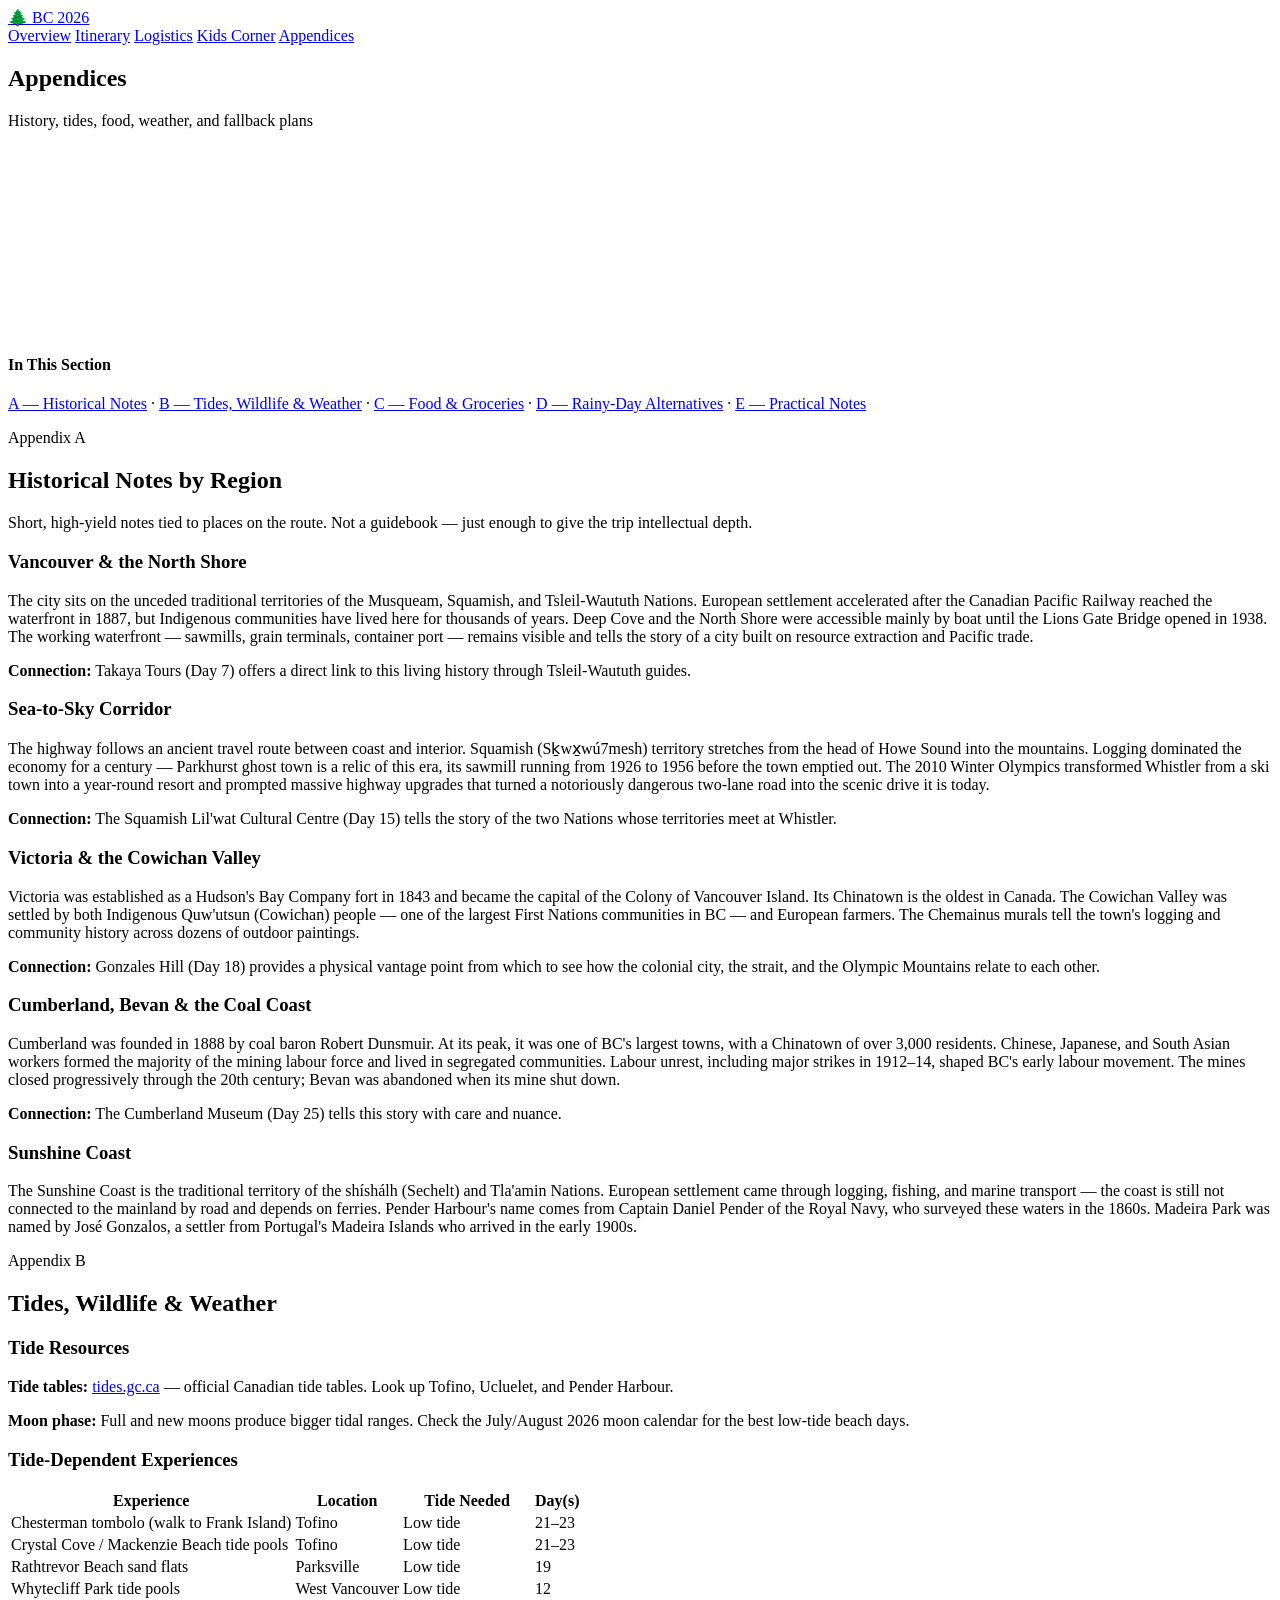
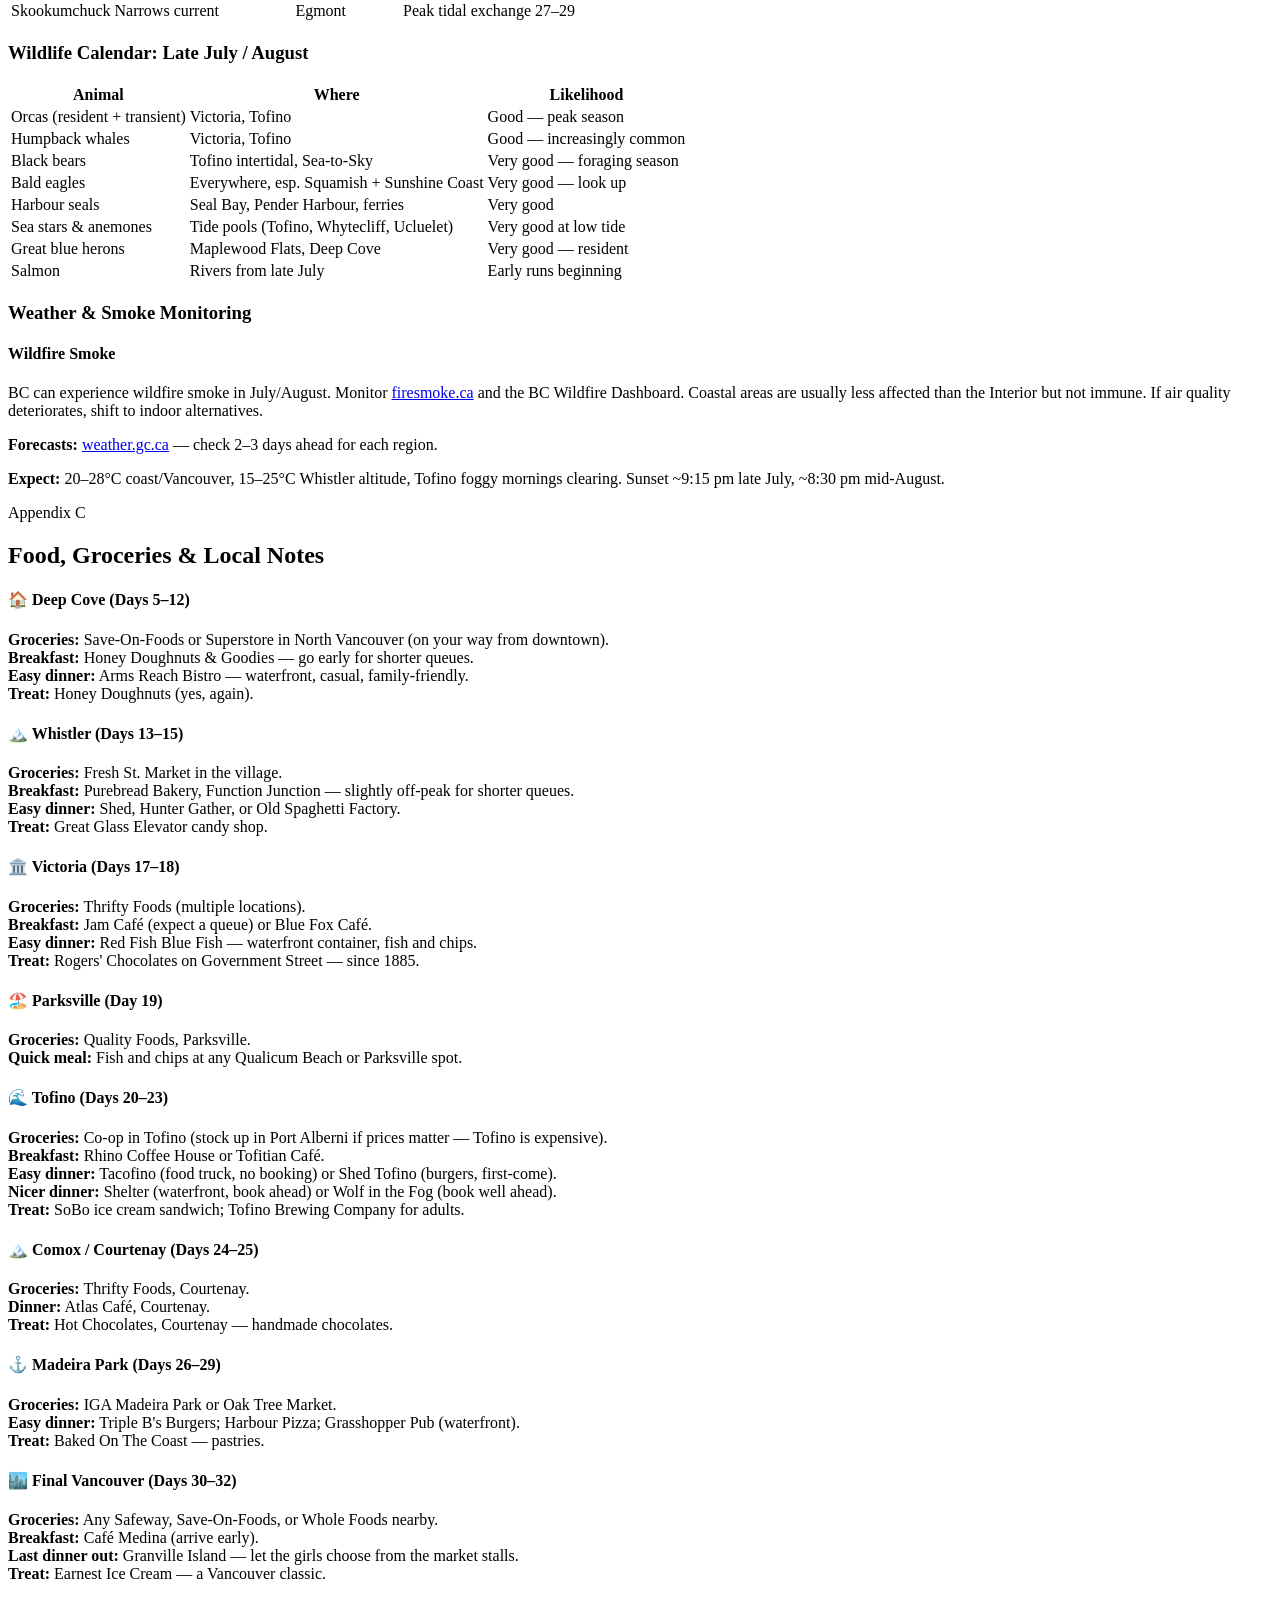
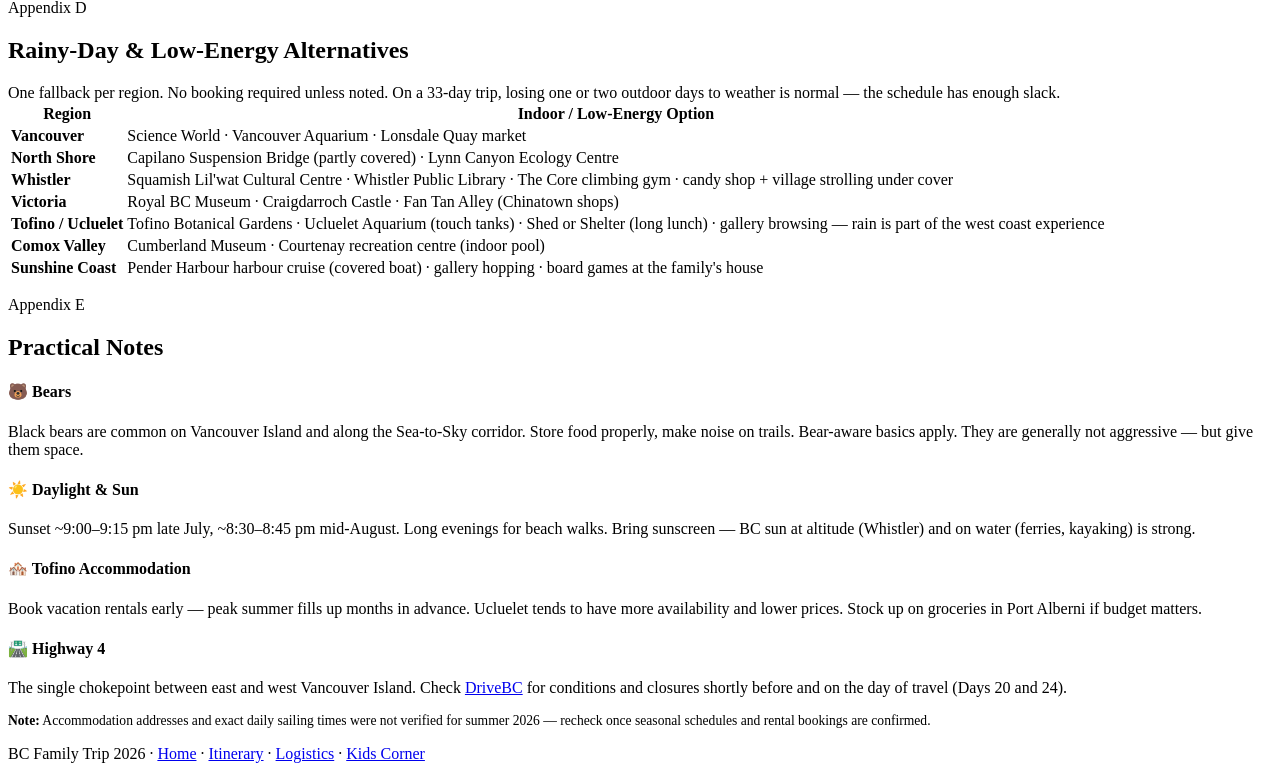
==== appendices.html @ 98fc7f41 "Add files via upload" ====
<!DOCTYPE html>
<html lang="en">
<head>
  <meta charset="UTF-8">
  <meta name="viewport" content="width=device-width, initial-scale=1.0">
  <title>Appendices — BC Family Trip 2026</title>
  <link rel="stylesheet" href="css/style.css">
</head>
<body>

<nav class="site-nav">
  <div class="nav-inner">
    <a href="index.html" class="nav-logo">🌲 BC 2026</a>
    <div class="nav-links">
      <a href="index.html">Overview</a>
      <a href="itinerary.html">Itinerary</a>
      <a href="logistics.html">Logistics</a>
      <a href="kids.html">Kids Corner</a>
      <a href="appendices.html">Appendices</a>
    </div>
  </div>
</nav>

<section class="hero" style="min-height: 30vh;">
  <div class="hero-bg" style="background-image: url('https://images.unsplash.com/photo-1448375240586-882707db888b?w=1600&q=80');"></div>
  <div class="hero-overlay"></div>
  <div class="hero-content">
    <h1>Appendices</h1>
    <p class="hero-subtitle">History, tides, food, weather, and fallback plans</p>
  </div>
</section>

<div class="container">

  <!-- TOC -->
  <div class="callout callout-ocean" style="margin-bottom: var(--space-2xl);">
    <h4>In This Section</h4>
    <p><a href="#history">A — Historical Notes</a> · <a href="#tides">B — Tides, Wildlife & Weather</a> · <a href="#food">C — Food & Groceries</a> · <a href="#contingency">D — Rainy-Day Alternatives</a> · <a href="#practical">E — Practical Notes</a></p>
  </div>

  <!-- APPENDIX A: HISTORY -->
  <section class="section" id="history">
    <p class="section-label">Appendix A</p>
    <h2>Historical Notes by Region</h2>
    <div class="section-divider"></div>
    <p style="color: var(--ink-light); margin-bottom: var(--space-xl);">Short, high-yield notes tied to places on the route. Not a guidebook — just enough to give the trip intellectual depth.</p>

    <div class="day-entry light" style="margin-bottom: var(--space-lg);">
      <h3>Vancouver & the North Shore</h3>
      <p class="day-desc">The city sits on the unceded traditional territories of the Musqueam, Squamish, and Tsleil-Waututh Nations. European settlement accelerated after the Canadian Pacific Railway reached the waterfront in 1887, but Indigenous communities have lived here for thousands of years. Deep Cove and the North Shore were accessible mainly by boat until the Lions Gate Bridge opened in 1938. The working waterfront — sawmills, grain terminals, container port — remains visible and tells the story of a city built on resource extraction and Pacific trade.</p>
      <p class="day-desc"><strong>Connection:</strong> Takaya Tours (Day 7) offers a direct link to this living history through Tsleil-Waututh guides.</p>
    </div>

    <div class="day-entry light" style="margin-bottom: var(--space-lg);">
      <h3>Sea-to-Sky Corridor</h3>
      <p class="day-desc">The highway follows an ancient travel route between coast and interior. Squamish (Sḵwx̱wú7mesh) territory stretches from the head of Howe Sound into the mountains. Logging dominated the economy for a century — Parkhurst ghost town is a relic of this era, its sawmill running from 1926 to 1956 before the town emptied out. The 2010 Winter Olympics transformed Whistler from a ski town into a year-round resort and prompted massive highway upgrades that turned a notoriously dangerous two-lane road into the scenic drive it is today.</p>
      <p class="day-desc"><strong>Connection:</strong> The Squamish Lil'wat Cultural Centre (Day 15) tells the story of the two Nations whose territories meet at Whistler.</p>
    </div>

    <div class="day-entry light" style="margin-bottom: var(--space-lg);">
      <h3>Victoria & the Cowichan Valley</h3>
      <p class="day-desc">Victoria was established as a Hudson's Bay Company fort in 1843 and became the capital of the Colony of Vancouver Island. Its Chinatown is the oldest in Canada. The Cowichan Valley was settled by both Indigenous Quw'utsun (Cowichan) people — one of the largest First Nations communities in BC — and European farmers. The Chemainus murals tell the town's logging and community history across dozens of outdoor paintings.</p>
      <p class="day-desc"><strong>Connection:</strong> Gonzales Hill (Day 18) provides a physical vantage point from which to see how the colonial city, the strait, and the Olympic Mountains relate to each other.</p>
    </div>

    <div class="day-entry light" style="margin-bottom: var(--space-lg);">
      <h3>Cumberland, Bevan & the Coal Coast</h3>
      <p class="day-desc">Cumberland was founded in 1888 by coal baron Robert Dunsmuir. At its peak, it was one of BC's largest towns, with a Chinatown of over 3,000 residents. Chinese, Japanese, and South Asian workers formed the majority of the mining labour force and lived in segregated communities. Labour unrest, including major strikes in 1912–14, shaped BC's early labour movement. The mines closed progressively through the 20th century; Bevan was abandoned when its mine shut down.</p>
      <p class="day-desc"><strong>Connection:</strong> The Cumberland Museum (Day 25) tells this story with care and nuance.</p>
    </div>

    <div class="day-entry light" style="margin-bottom: var(--space-lg);">
      <h3>Sunshine Coast</h3>
      <p class="day-desc">The Sunshine Coast is the traditional territory of the shíshálh (Sechelt) and Tla'amin Nations. European settlement came through logging, fishing, and marine transport — the coast is still not connected to the mainland by road and depends on ferries. Pender Harbour's name comes from Captain Daniel Pender of the Royal Navy, who surveyed these waters in the 1860s. Madeira Park was named by José Gonzalos, a settler from Portugal's Madeira Islands who arrived in the early 1900s.</p>
    </div>
  </section>

  <!-- APPENDIX B: TIDES, WILDLIFE, WEATHER -->
  <section class="section" id="tides">
    <p class="section-label">Appendix B</p>
    <h2>Tides, Wildlife & Weather</h2>
    <div class="section-divider"></div>

    <h3>Tide Resources</h3>
    <p><strong>Tide tables:</strong> <a href="https://www.tides.gc.ca">tides.gc.ca</a> — official Canadian tide tables. Look up Tofino, Ucluelet, and Pender Harbour.</p>
    <p><strong>Moon phase:</strong> Full and new moons produce bigger tidal ranges. Check the July/August 2026 moon calendar for the best low-tide beach days.</p>

    <h3>Tide-Dependent Experiences</h3>
    <div class="table-wrap">
      <table>
        <thead><tr><th>Experience</th><th>Location</th><th>Tide Needed</th><th>Day(s)</th></tr></thead>
        <tbody>
          <tr><td>Chesterman tombolo (walk to Frank Island)</td><td>Tofino</td><td>Low tide</td><td>21–23</td></tr>
          <tr><td>Crystal Cove / Mackenzie Beach tide pools</td><td>Tofino</td><td>Low tide</td><td>21–23</td></tr>
          <tr><td>Rathtrevor Beach sand flats</td><td>Parksville</td><td>Low tide</td><td>19</td></tr>
          <tr><td>Whytecliff Park tide pools</td><td>West Vancouver</td><td>Low tide</td><td>12</td></tr>
          <tr><td>Skookumchuck Narrows current</td><td>Egmont</td><td>Peak tidal exchange</td><td>27–29</td></tr>
        </tbody>
      </table>
    </div>

    <h3>Wildlife Calendar: Late July / August</h3>
    <div class="table-wrap">
      <table>
        <thead><tr><th>Animal</th><th>Where</th><th>Likelihood</th></tr></thead>
        <tbody>
          <tr><td>Orcas (resident + transient)</td><td>Victoria, Tofino</td><td>Good — peak season</td></tr>
          <tr><td>Humpback whales</td><td>Victoria, Tofino</td><td>Good — increasingly common</td></tr>
          <tr><td>Black bears</td><td>Tofino intertidal, Sea-to-Sky</td><td>Very good — foraging season</td></tr>
          <tr><td>Bald eagles</td><td>Everywhere, esp. Squamish + Sunshine Coast</td><td>Very good — look up</td></tr>
          <tr><td>Harbour seals</td><td>Seal Bay, Pender Harbour, ferries</td><td>Very good</td></tr>
          <tr><td>Sea stars & anemones</td><td>Tide pools (Tofino, Whytecliff, Ucluelet)</td><td>Very good at low tide</td></tr>
          <tr><td>Great blue herons</td><td>Maplewood Flats, Deep Cove</td><td>Very good — resident</td></tr>
          <tr><td>Salmon</td><td>Rivers from late July</td><td>Early runs beginning</td></tr>
        </tbody>
      </table>
    </div>

    <h3>Weather & Smoke Monitoring</h3>
    <div class="callout callout-warning">
      <h4>Wildfire Smoke</h4>
      <p>BC can experience wildfire smoke in July/August. Monitor <a href="https://firesmoke.ca">firesmoke.ca</a> and the BC Wildfire Dashboard. Coastal areas are usually less affected than the Interior but not immune. If air quality deteriorates, shift to indoor alternatives.</p>
    </div>
    <p><strong>Forecasts:</strong> <a href="https://weather.gc.ca">weather.gc.ca</a> — check 2–3 days ahead for each region.</p>
    <p><strong>Expect:</strong> 20–28°C coast/Vancouver, 15–25°C Whistler altitude, Tofino foggy mornings clearing. Sunset ~9:15 pm late July, ~8:30 pm mid-August.</p>
  </section>

  <!-- APPENDIX C: FOOD -->
  <section class="section" id="food">
    <p class="section-label">Appendix C</p>
    <h2>Food, Groceries & Local Notes</h2>
    <div class="section-divider"></div>

    <div class="day-entry light" style="margin-bottom: var(--space-md);">
      <h4>🏠 Deep Cove (Days 5–12)</h4>
      <p class="day-desc"><strong>Groceries:</strong> Save-On-Foods or Superstore in North Vancouver (on your way from downtown).<br><strong>Breakfast:</strong> Honey Doughnuts & Goodies — go early for shorter queues.<br><strong>Easy dinner:</strong> Arms Reach Bistro — waterfront, casual, family-friendly.<br><strong>Treat:</strong> Honey Doughnuts (yes, again).</p>
    </div>

    <div class="day-entry light" style="margin-bottom: var(--space-md);">
      <h4>🏔️ Whistler (Days 13–15)</h4>
      <p class="day-desc"><strong>Groceries:</strong> Fresh St. Market in the village.<br><strong>Breakfast:</strong> Purebread Bakery, Function Junction — slightly off-peak for shorter queues.<br><strong>Easy dinner:</strong> Shed, Hunter Gather, or Old Spaghetti Factory.<br><strong>Treat:</strong> Great Glass Elevator candy shop.</p>
    </div>

    <div class="day-entry light" style="margin-bottom: var(--space-md);">
      <h4>🏛️ Victoria (Days 17–18)</h4>
      <p class="day-desc"><strong>Groceries:</strong> Thrifty Foods (multiple locations).<br><strong>Breakfast:</strong> Jam Café (expect a queue) or Blue Fox Café.<br><strong>Easy dinner:</strong> Red Fish Blue Fish — waterfront container, fish and chips.<br><strong>Treat:</strong> Rogers' Chocolates on Government Street — since 1885.</p>
    </div>

    <div class="day-entry light" style="margin-bottom: var(--space-md);">
      <h4>🏖️ Parksville (Day 19)</h4>
      <p class="day-desc"><strong>Groceries:</strong> Quality Foods, Parksville.<br><strong>Quick meal:</strong> Fish and chips at any Qualicum Beach or Parksville spot.</p>
    </div>

    <div class="day-entry light" style="margin-bottom: var(--space-md);">
      <h4>🌊 Tofino (Days 20–23)</h4>
      <p class="day-desc"><strong>Groceries:</strong> Co-op in Tofino (stock up in Port Alberni if prices matter — Tofino is expensive).<br><strong>Breakfast:</strong> Rhino Coffee House or Tofitian Café.<br><strong>Easy dinner:</strong> Tacofino (food truck, no booking) or Shed Tofino (burgers, first-come).<br><strong>Nicer dinner:</strong> Shelter (waterfront, book ahead) or Wolf in the Fog (book well ahead).<br><strong>Treat:</strong> SoBo ice cream sandwich; Tofino Brewing Company for adults.</p>
    </div>

    <div class="day-entry light" style="margin-bottom: var(--space-md);">
      <h4>🏔️ Comox / Courtenay (Days 24–25)</h4>
      <p class="day-desc"><strong>Groceries:</strong> Thrifty Foods, Courtenay.<br><strong>Dinner:</strong> Atlas Café, Courtenay.<br><strong>Treat:</strong> Hot Chocolates, Courtenay — handmade chocolates.</p>
    </div>

    <div class="day-entry light" style="margin-bottom: var(--space-md);">
      <h4>⚓ Madeira Park (Days 26–29)</h4>
      <p class="day-desc"><strong>Groceries:</strong> IGA Madeira Park or Oak Tree Market.<br><strong>Easy dinner:</strong> Triple B's Burgers; Harbour Pizza; Grasshopper Pub (waterfront).<br><strong>Treat:</strong> Baked On The Coast — pastries.</p>
    </div>

    <div class="day-entry light" style="margin-bottom: var(--space-md);">
      <h4>🏙️ Final Vancouver (Days 30–32)</h4>
      <p class="day-desc"><strong>Groceries:</strong> Any Safeway, Save-On-Foods, or Whole Foods nearby.<br><strong>Breakfast:</strong> Café Medina (arrive early).<br><strong>Last dinner out:</strong> Granville Island — let the girls choose from the market stalls.<br><strong>Treat:</strong> Earnest Ice Cream — a Vancouver classic.</p>
    </div>
  </section>

  <!-- APPENDIX D: CONTINGENCY -->
  <section class="section" id="contingency">
    <p class="section-label">Appendix D</p>
    <h2>Rainy-Day & Low-Energy Alternatives</h2>
    <div class="section-divider"></div>
    <p style="margin-bottom: var(--space-lg); color: var(--ink-light);">One fallback per region. No booking required unless noted. On a 33-day trip, losing one or two outdoor days to weather is normal — the schedule has enough slack.</p>

    <div class="table-wrap">
      <table>
        <thead><tr><th>Region</th><th>Indoor / Low-Energy Option</th></tr></thead>
        <tbody>
          <tr><td><strong>Vancouver</strong></td><td>Science World · Vancouver Aquarium · Lonsdale Quay market</td></tr>
          <tr><td><strong>North Shore</strong></td><td>Capilano Suspension Bridge (partly covered) · Lynn Canyon Ecology Centre</td></tr>
          <tr><td><strong>Whistler</strong></td><td>Squamish Lil'wat Cultural Centre · Whistler Public Library · The Core climbing gym · candy shop + village strolling under cover</td></tr>
          <tr><td><strong>Victoria</strong></td><td>Royal BC Museum · Craigdarroch Castle · Fan Tan Alley (Chinatown shops)</td></tr>
          <tr><td><strong>Tofino / Ucluelet</strong></td><td>Tofino Botanical Gardens · Ucluelet Aquarium (touch tanks) · Shed or Shelter (long lunch) · gallery browsing — rain is part of the west coast experience</td></tr>
          <tr><td><strong>Comox Valley</strong></td><td>Cumberland Museum · Courtenay recreation centre (indoor pool)</td></tr>
          <tr><td><strong>Sunshine Coast</strong></td><td>Pender Harbour harbour cruise (covered boat) · gallery hopping · board games at the family's house</td></tr>
        </tbody>
      </table>
    </div>
  </section>

  <!-- APPENDIX E: PRACTICAL -->
  <section class="section" id="practical">
    <p class="section-label">Appendix E</p>
    <h2>Practical Notes</h2>
    <div class="section-divider"></div>

    <div class="callout callout-forest">
      <h4>🐻 Bears</h4>
      <p>Black bears are common on Vancouver Island and along the Sea-to-Sky corridor. Store food properly, make noise on trails. Bear-aware basics apply. They are generally not aggressive — but give them space.</p>
    </div>

    <div class="callout callout-ocean">
      <h4>☀️ Daylight & Sun</h4>
      <p>Sunset ~9:00–9:15 pm late July, ~8:30–8:45 pm mid-August. Long evenings for beach walks. Bring sunscreen — BC sun at altitude (Whistler) and on water (ferries, kayaking) is strong.</p>
    </div>

    <div class="callout callout-sunset">
      <h4>🏘️ Tofino Accommodation</h4>
      <p>Book vacation rentals early — peak summer fills up months in advance. Ucluelet tends to have more availability and lower prices. Stock up on groceries in Port Alberni if budget matters.</p>
    </div>

    <div class="callout callout-ocean">
      <h4>🛣️ Highway 4</h4>
      <p>The single chokepoint between east and west Vancouver Island. Check <a href="https://www.drivebc.ca">DriveBC</a> for conditions and closures shortly before and on the day of travel (Days 20 and 24).</p>
    </div>

    <p style="margin-top: var(--space-xl); color: var(--ink-faint); font-size: 0.85rem;"><strong>Note:</strong> Accommodation addresses and exact daily sailing times were not verified for summer 2026 — recheck once seasonal schedules and rental bookings are confirmed.</p>
  </section>

</div>

<footer class="site-footer">
  <p>BC Family Trip 2026 · <a href="index.html">Home</a> · <a href="itinerary.html">Itinerary</a> · <a href="logistics.html">Logistics</a> · <a href="kids.html">Kids Corner</a></p>
</footer>

<script src="js/main.js"></script>
</body>
</html>
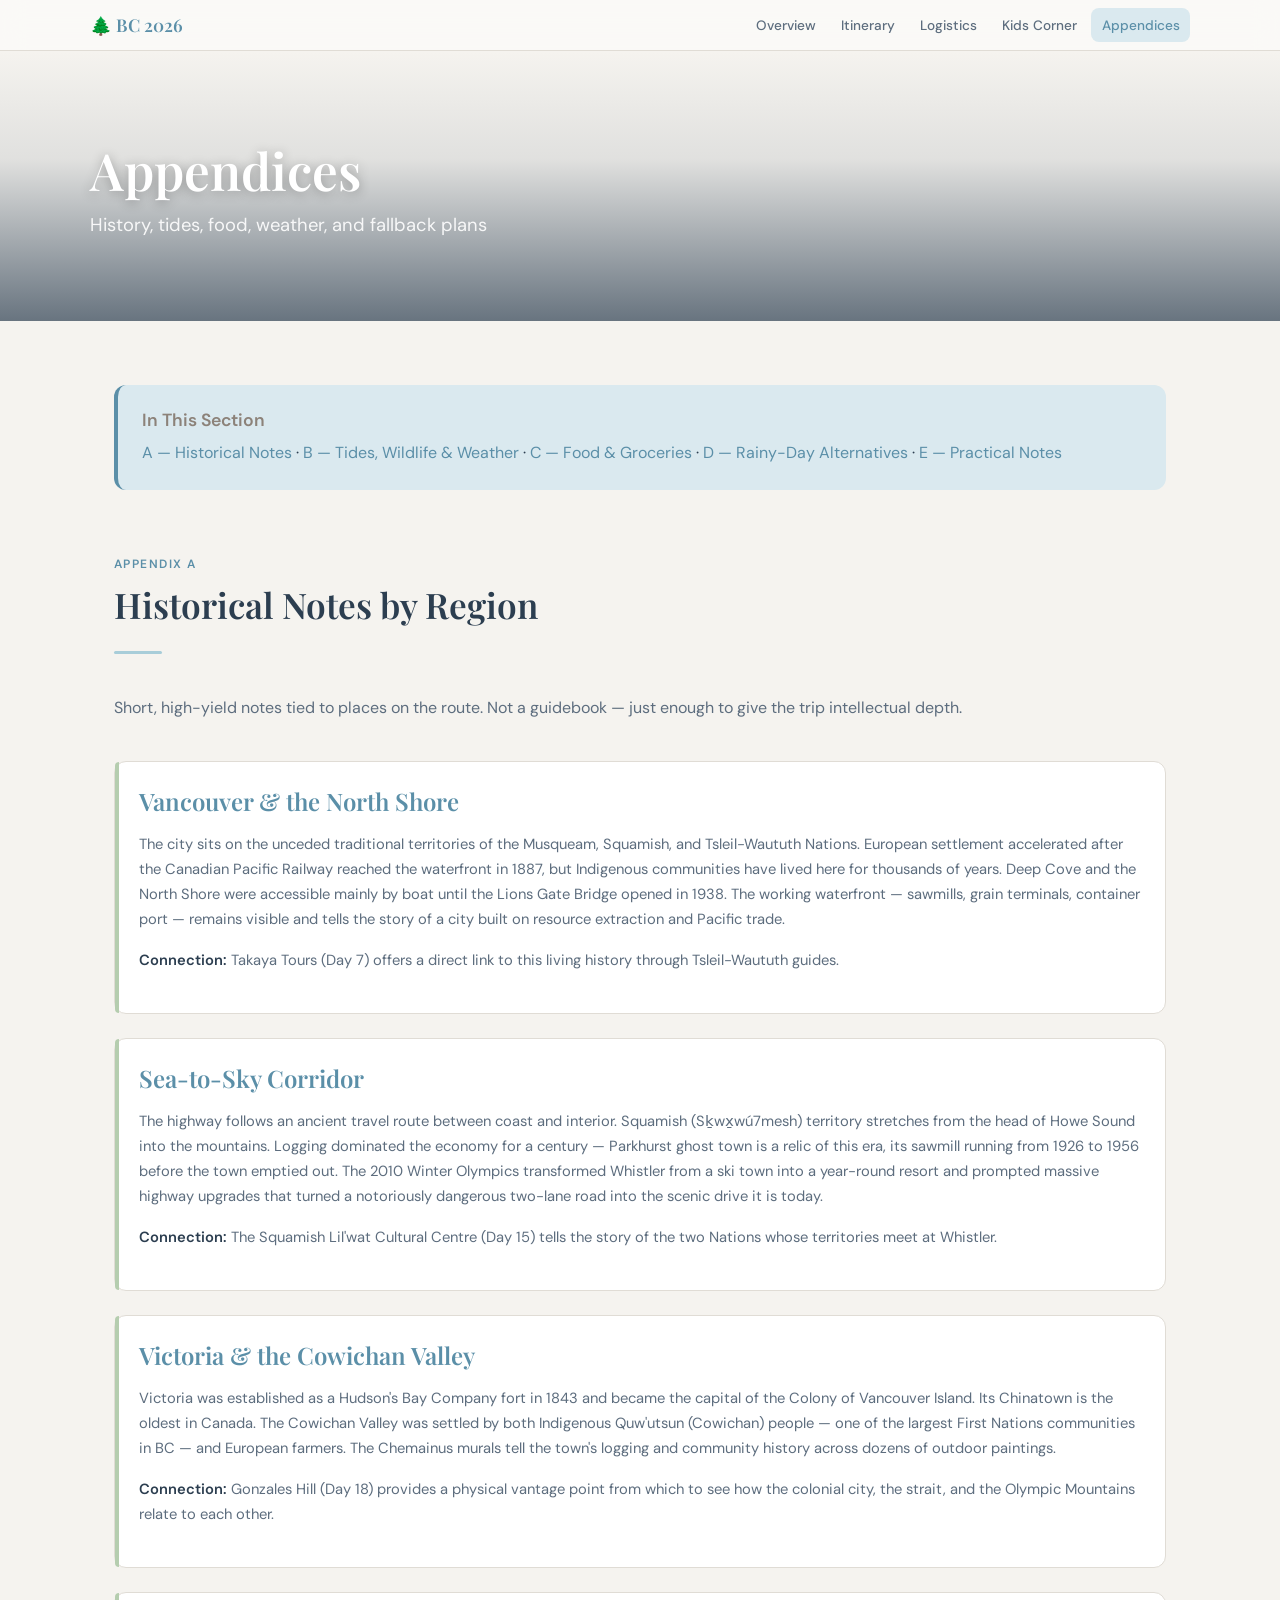
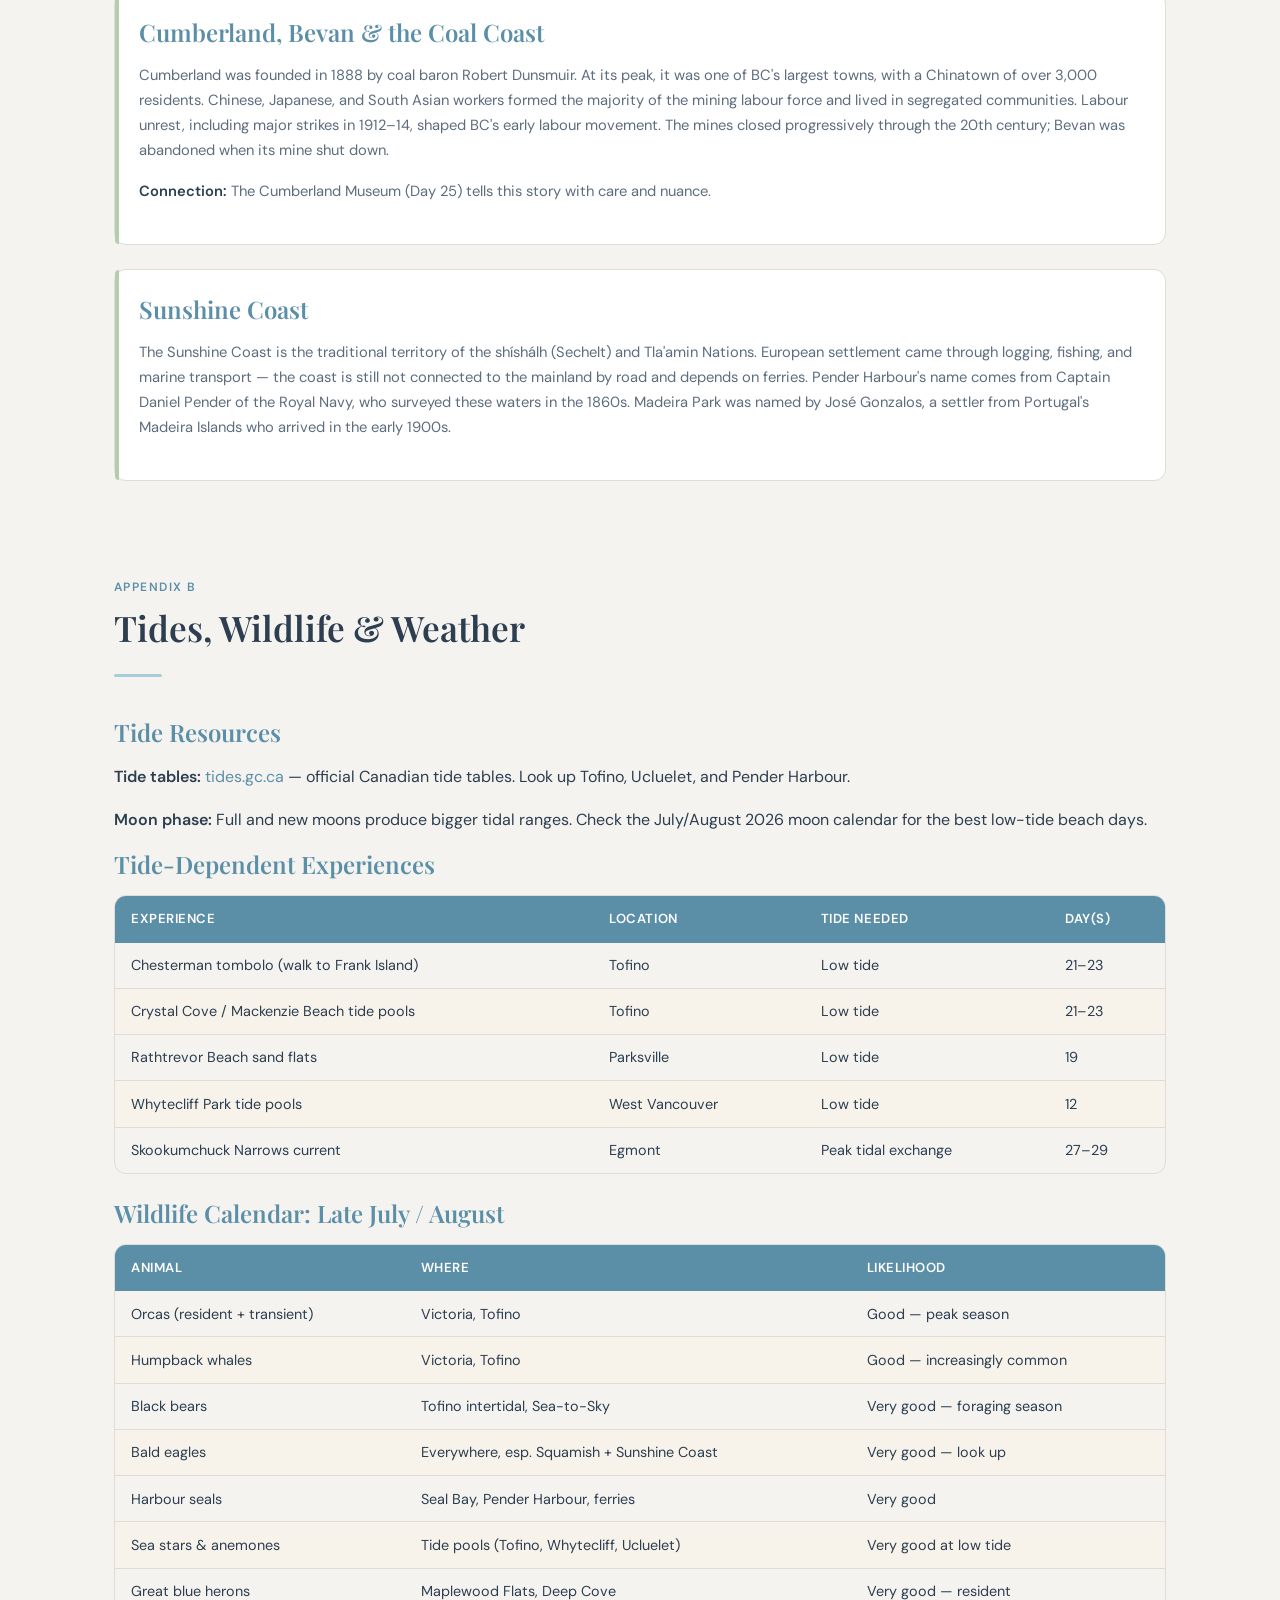
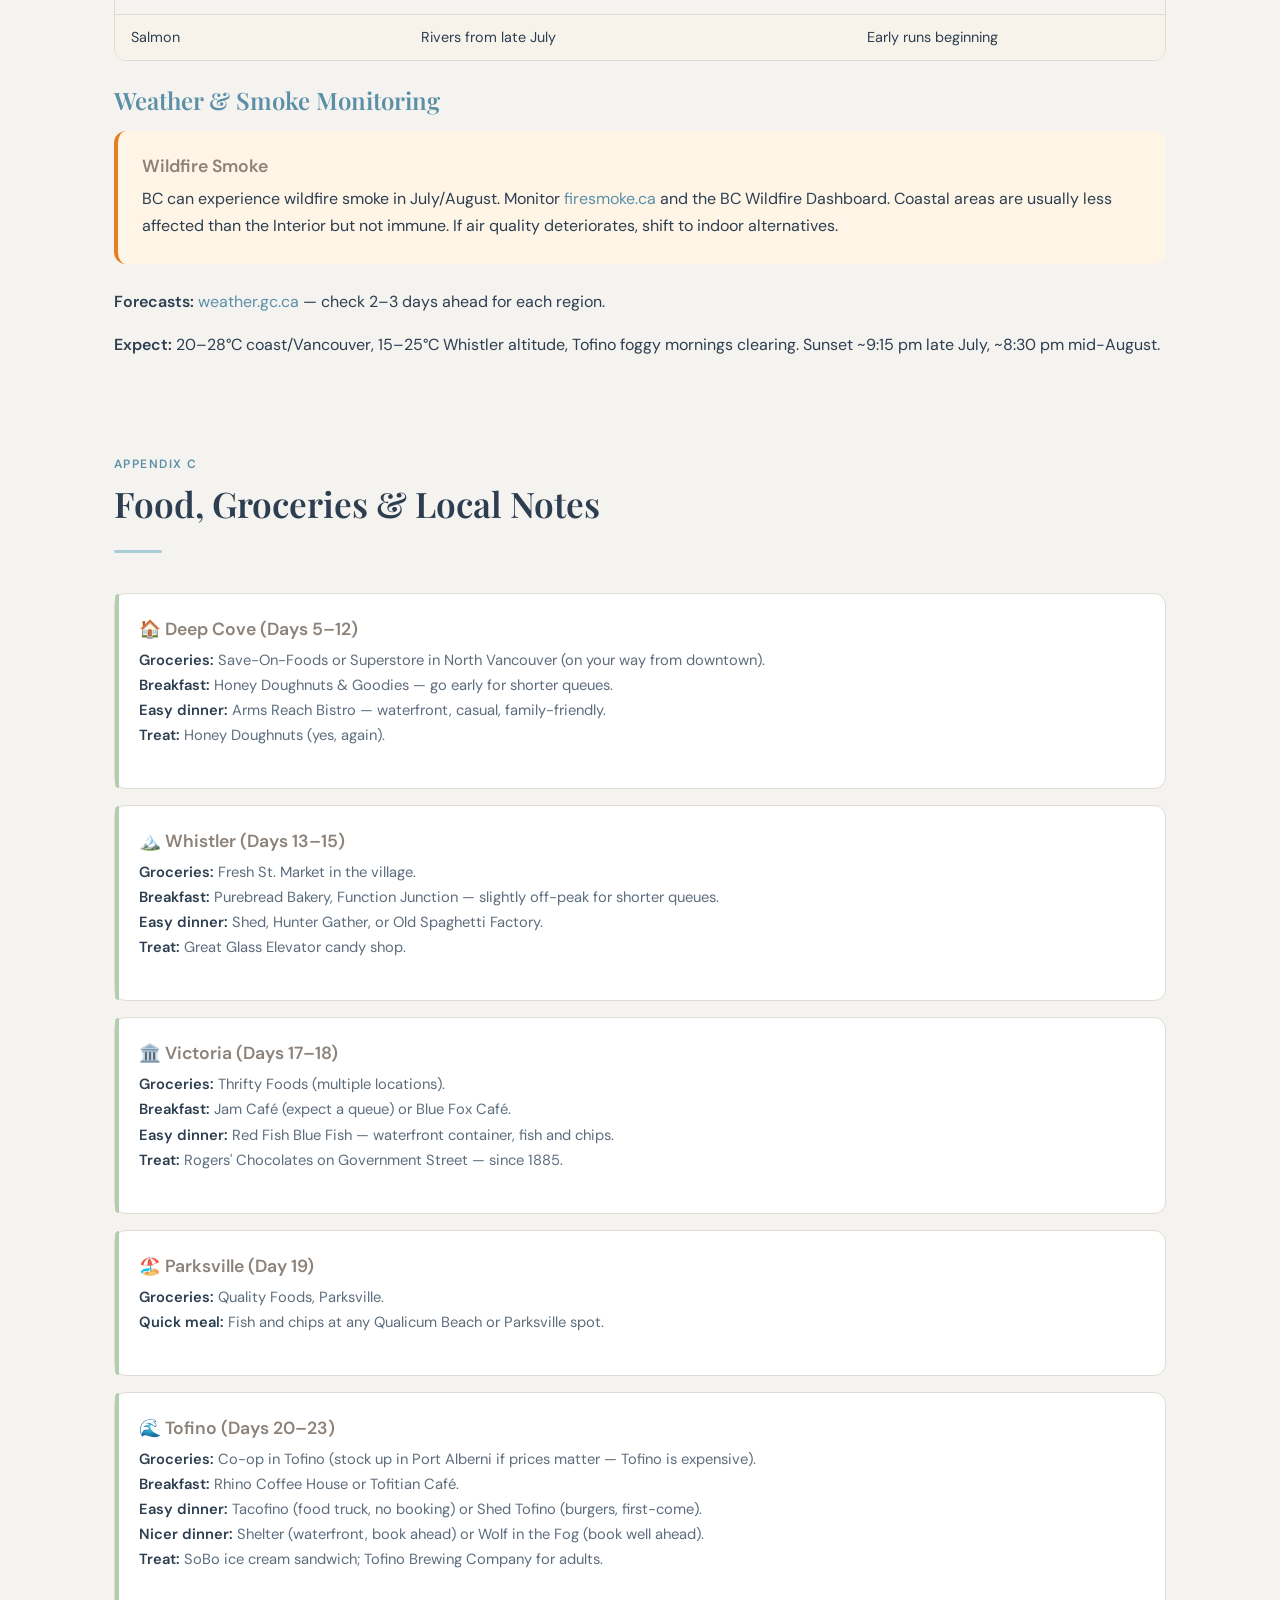
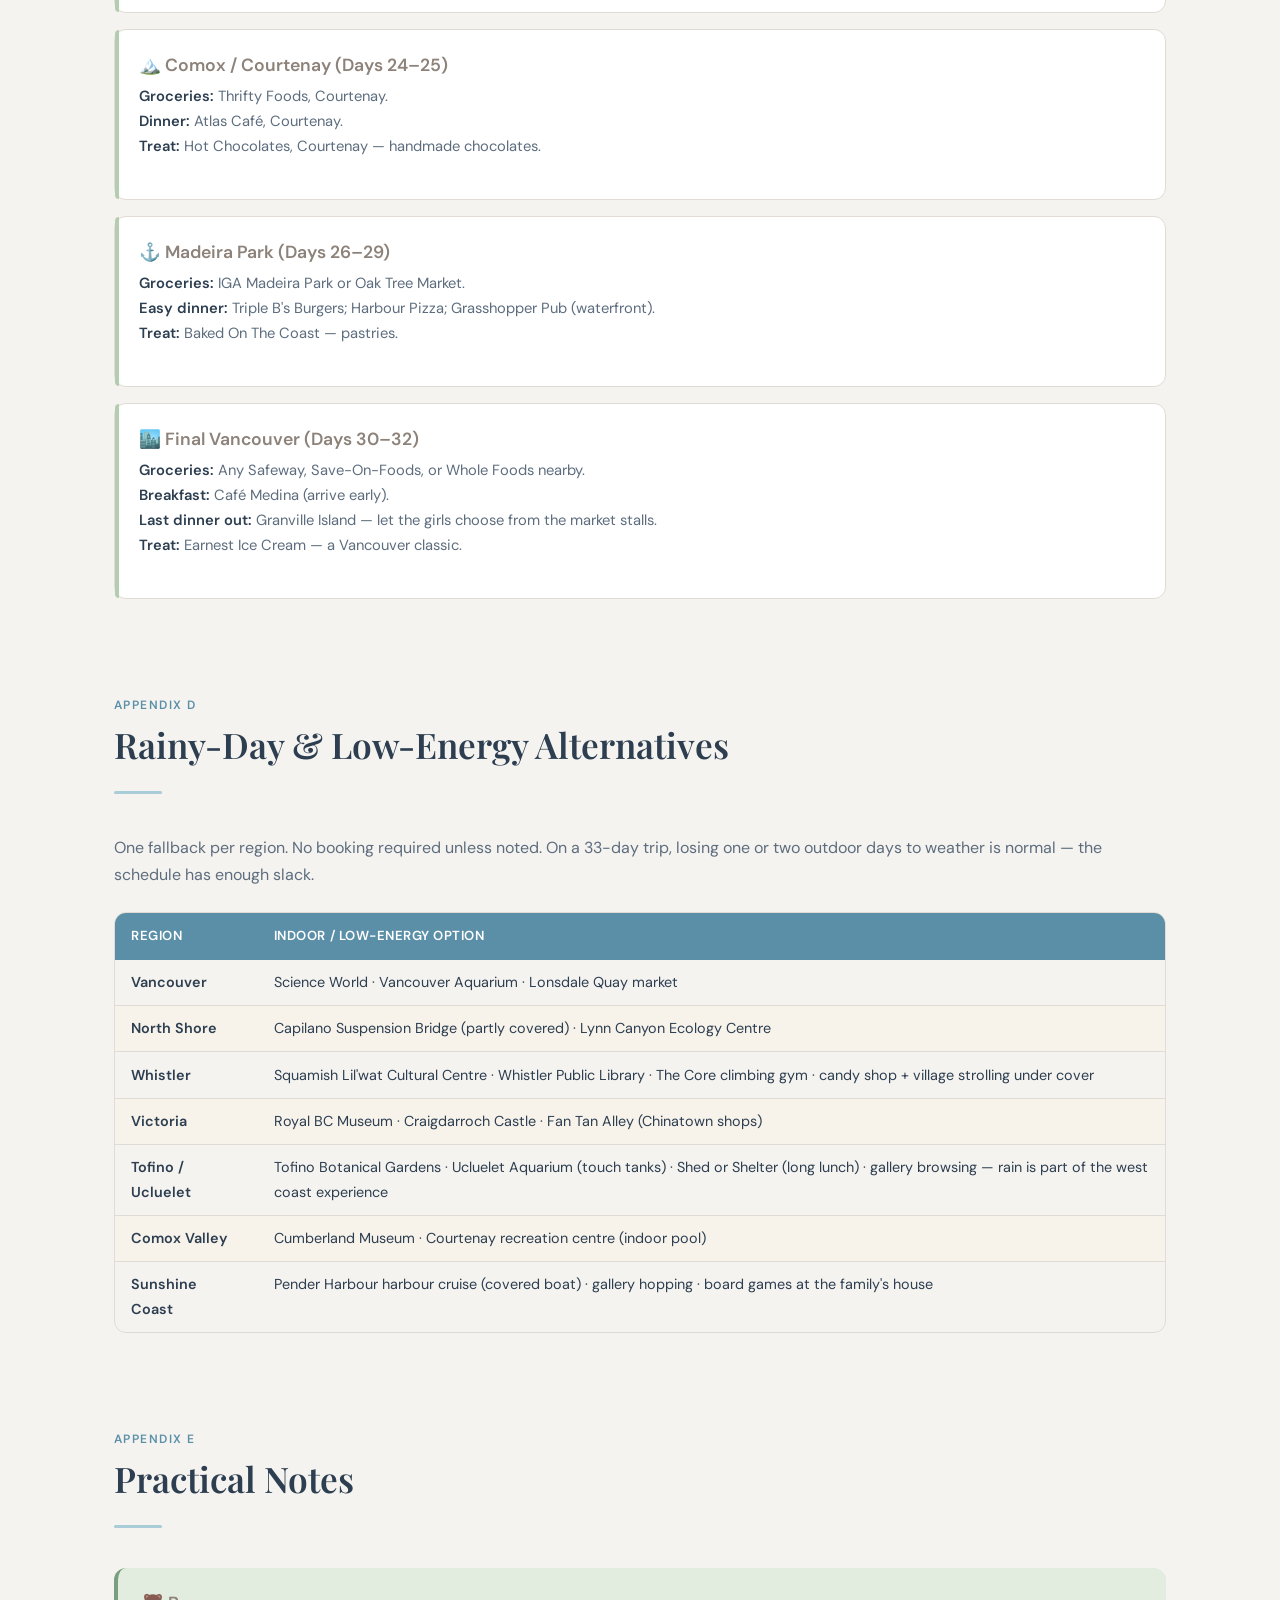
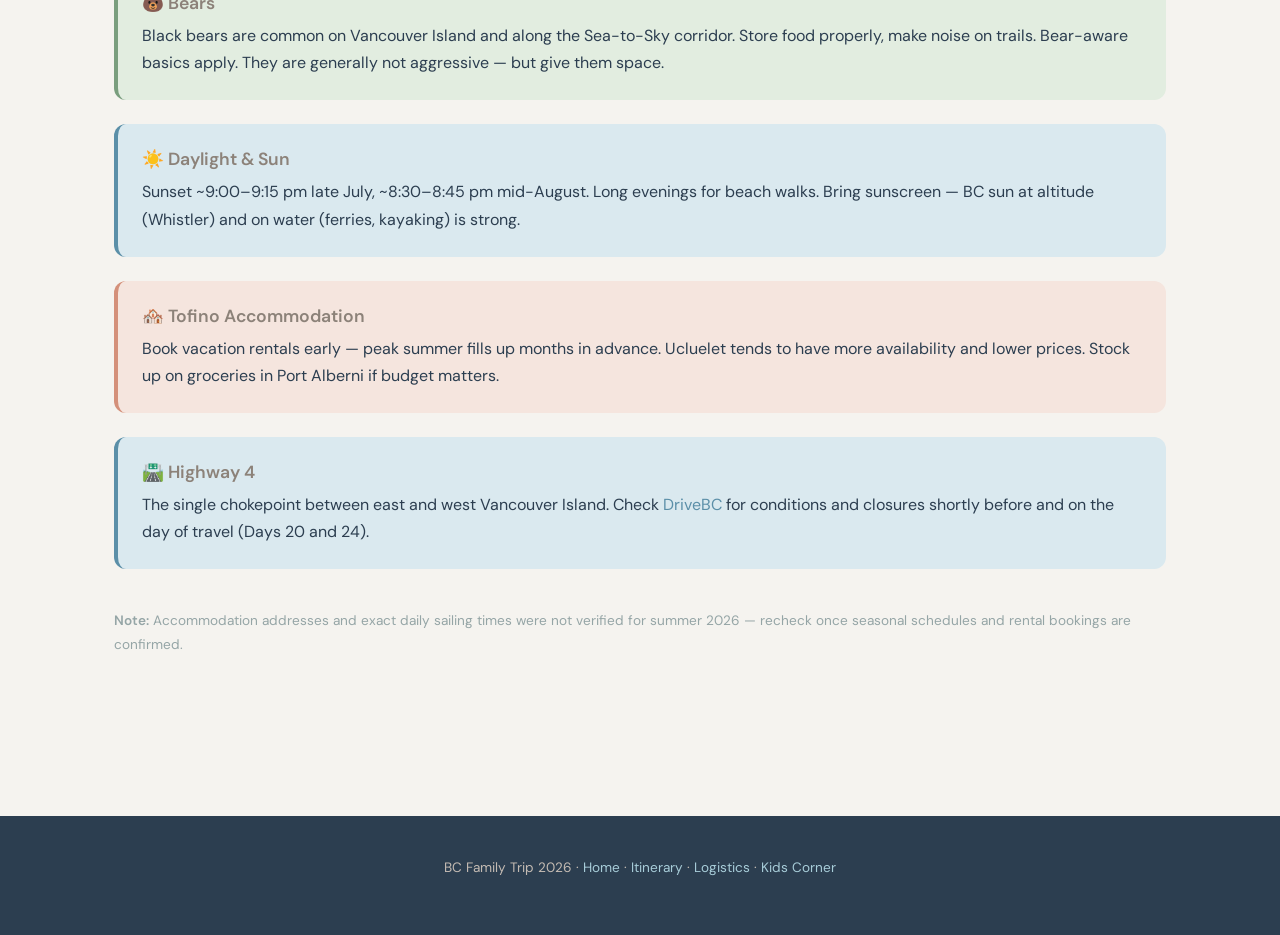
==== commit 72827497: "Add files via upload" ====
--- a/appendices.html
+++ b/appendices.html
@@ -4,7 +4,569 @@
   <meta charset="UTF-8">
   <meta name="viewport" content="width=device-width, initial-scale=1.0">
   <title>Appendices — BC Family Trip 2026</title>
-  <link rel="stylesheet" href="css/style.css">
+  <style>
+/* BC Trip 2026 — Design System */
+/* Palette: ocean, forest, sand, driftwood, sunset */
+
+@import url('https://fonts.googleapis.com/css2?family=DM+Sans:ital,wght@0,400;0,500;0,600;0,700;1,400&family=Playfair+Display:ital,wght@0,400;0,600;0,700;1,400&display=swap');
+
+:root {
+  /* Core palette — BC pastels */
+  --ocean: #5B8FA8;
+  --ocean-light: #A8CDD9;
+  --ocean-pale: #DAE9EF;
+  --forest: #7A9E7E;
+  --forest-light: #B5CDAF;
+  --forest-pale: #E2EDE0;
+  --sand: #D4C5A9;
+  --sand-light: #EDE5D4;
+  --sand-pale: #F7F3EB;
+  --driftwood: #8C8279;
+  --driftwood-light: #C4BBB3;
+  --sunset: #D4907A;
+  --sunset-light: #E8C4B8;
+  --sunset-pale: #F5E5DE;
+
+  /* Neutrals */
+  --ink: #2C3E50;
+  --ink-light: #5D6D7E;
+  --ink-faint: #95A5A6;
+  --white: #FAFAF8;
+  --pure-white: #FFFFFF;
+  --bg: #F5F3EF;
+  --card-bg: #FFFFFF;
+  --border: #E0DCD5;
+
+  /* Functional */
+  --warning: #E67E22;
+  --warning-bg: #FEF5E7;
+  --success: #27AE60;
+  --success-bg: #EAFAF1;
+
+  /* Typography */
+  --font-display: 'Playfair Display', Georgia, serif;
+  --font-body: 'DM Sans', -apple-system, BlinkMacSystemFont, sans-serif;
+
+  /* Spacing */
+  --space-xs: 0.25rem;
+  --space-sm: 0.5rem;
+  --space-md: 1rem;
+  --space-lg: 1.5rem;
+  --space-xl: 2.5rem;
+  --space-2xl: 4rem;
+  --space-3xl: 6rem;
+
+  /* Sizing */
+  --max-width: 1100px;
+  --max-width-narrow: 800px;
+  --radius: 12px;
+  --radius-sm: 8px;
+  --radius-lg: 20px;
+}
+
+/* Reset & Base */
+*, *::before, *::after { box-sizing: border-box; margin: 0; padding: 0; }
+
+html {
+  scroll-behavior: smooth;
+  font-size: 16px;
+}
+
+body {
+  font-family: var(--font-body);
+  color: var(--ink);
+  background: var(--bg);
+  line-height: 1.7;
+  -webkit-font-smoothing: antialiased;
+}
+
+img { max-width: 100%; height: auto; display: block; }
+a { color: var(--ocean); text-decoration: none; transition: color 0.2s; }
+a:hover { color: var(--sunset); }
+
+/* Typography */
+h1, h2, h3, h4 { font-family: var(--font-display); font-weight: 600; line-height: 1.25; }
+
+h1 { font-size: clamp(2rem, 5vw, 3.2rem); color: var(--ink); }
+h2 { font-size: clamp(1.5rem, 3.5vw, 2.2rem); color: var(--ink); margin-bottom: var(--space-lg); }
+h3 { font-size: clamp(1.15rem, 2.5vw, 1.5rem); color: var(--ocean); margin-bottom: var(--space-md); }
+h4 { font-size: 1.1rem; color: var(--driftwood); margin-bottom: var(--space-sm); font-family: var(--font-body); font-weight: 600; }
+
+p { margin-bottom: var(--space-md); }
+strong { font-weight: 600; }
+
+/* Navigation */
+.site-nav {
+  position: sticky;
+  top: 0;
+  z-index: 100;
+  background: rgba(250, 250, 248, 0.92);
+  backdrop-filter: blur(12px);
+  -webkit-backdrop-filter: blur(12px);
+  border-bottom: 1px solid var(--border);
+  padding: var(--space-sm) var(--space-lg);
+}
+
+.nav-inner {
+  max-width: var(--max-width);
+  margin: 0 auto;
+  display: flex;
+  align-items: center;
+  justify-content: space-between;
+  gap: var(--space-md);
+}
+
+.nav-logo {
+  font-family: var(--font-display);
+  font-size: 1.1rem;
+  font-weight: 600;
+  color: var(--ocean);
+  white-space: nowrap;
+}
+
+.nav-links {
+  display: flex;
+  gap: var(--space-xs);
+  flex-wrap: wrap;
+  justify-content: flex-end;
+}
+
+.nav-links a {
+  font-size: 0.85rem;
+  font-weight: 500;
+  color: var(--ink-light);
+  padding: 0.35rem 0.65rem;
+  border-radius: var(--radius-sm);
+  transition: all 0.2s;
+}
+
+.nav-links a:hover,
+.nav-links a.active {
+  color: var(--ocean);
+  background: var(--ocean-pale);
+}
+
+/* Hero */
+.hero {
+  position: relative;
+  min-height: 55vh;
+  display: flex;
+  align-items: flex-end;
+  padding: var(--space-2xl) var(--space-lg);
+  overflow: hidden;
+}
+
+.hero-bg {
+  position: absolute;
+  inset: 0;
+  background-size: cover;
+  background-position: center 40%;
+  filter: brightness(0.75);
+}
+
+.hero-overlay {
+  position: absolute;
+  inset: 0;
+  background: linear-gradient(to top, rgba(44,62,80,0.7) 0%, rgba(44,62,80,0.1) 60%, transparent 100%);
+}
+
+.hero-content {
+  position: relative;
+  z-index: 2;
+  max-width: var(--max-width);
+  margin: 0 auto;
+  width: 100%;
+  color: var(--pure-white);
+}
+
+.hero h1 { color: var(--pure-white); margin-bottom: var(--space-sm); text-shadow: 0 2px 12px rgba(0,0,0,0.3); }
+
+.hero-subtitle {
+  font-size: 1.15rem;
+  opacity: 0.9;
+  font-weight: 400;
+  max-width: 600px;
+}
+
+.hero-meta {
+  display: flex;
+  gap: var(--space-lg);
+  margin-top: var(--space-lg);
+  flex-wrap: wrap;
+}
+
+.hero-meta-item {
+  display: flex;
+  align-items: center;
+  gap: var(--space-xs);
+  font-size: 0.9rem;
+  opacity: 0.85;
+}
+
+/* Container */
+.container {
+  max-width: var(--max-width);
+  margin: 0 auto;
+  padding: var(--space-2xl) var(--space-lg);
+}
+
+.container-narrow {
+  max-width: var(--max-width-narrow);
+  margin: 0 auto;
+  padding: var(--space-2xl) var(--space-lg);
+}
+
+/* Section */
+.section { margin-bottom: var(--space-3xl); }
+
+.section-label {
+  font-size: 0.75rem;
+  font-weight: 600;
+  text-transform: uppercase;
+  letter-spacing: 0.12em;
+  color: var(--ocean);
+  margin-bottom: var(--space-sm);
+}
+
+.section-divider {
+  width: 48px;
+  height: 3px;
+  background: var(--ocean-light);
+  border-radius: 2px;
+  margin-bottom: var(--space-xl);
+}
+
+/* Cards */
+.card-grid {
+  display: grid;
+  grid-template-columns: repeat(auto-fill, minmax(300px, 1fr));
+  gap: var(--space-lg);
+}
+
+.card {
+  background: var(--card-bg);
+  border-radius: var(--radius);
+  overflow: hidden;
+  border: 1px solid var(--border);
+  transition: transform 0.25s ease, box-shadow 0.25s ease;
+}
+
+.card:hover {
+  transform: translateY(-4px);
+  box-shadow: 0 12px 32px rgba(0,0,0,0.08);
+}
+
+.card-img {
+  width: 100%;
+  height: 200px;
+  object-fit: cover;
+}
+
+.card-body {
+  padding: var(--space-lg);
+}
+
+.card-body h3 { margin-bottom: var(--space-sm); }
+.card-body p { font-size: 0.92rem; color: var(--ink-light); margin-bottom: var(--space-md); }
+
+/* Segment badge */
+.badge {
+  display: inline-block;
+  font-size: 0.72rem;
+  font-weight: 600;
+  text-transform: uppercase;
+  letter-spacing: 0.08em;
+  padding: 0.2em 0.7em;
+  border-radius: 99px;
+  line-height: 1.5;
+}
+
+.badge-ocean { background: var(--ocean-pale); color: var(--ocean); }
+.badge-forest { background: var(--forest-pale); color: var(--forest); }
+.badge-sand { background: var(--sand-light); color: var(--driftwood); }
+.badge-sunset { background: var(--sunset-pale); color: var(--sunset); }
+
+/* Tables */
+.table-wrap {
+  overflow-x: auto;
+  margin-bottom: var(--space-lg);
+  border-radius: var(--radius);
+  border: 1px solid var(--border);
+}
+
+table {
+  width: 100%;
+  border-collapse: collapse;
+  font-size: 0.9rem;
+}
+
+thead th {
+  background: var(--ocean);
+  color: var(--pure-white);
+  text-align: left;
+  padding: 0.75rem 1rem;
+  font-weight: 600;
+  font-size: 0.82rem;
+  text-transform: uppercase;
+  letter-spacing: 0.04em;
+  white-space: nowrap;
+}
+
+tbody td {
+  padding: 0.65rem 1rem;
+  border-bottom: 1px solid var(--border);
+  vertical-align: top;
+}
+
+tbody tr:nth-child(even) { background: var(--sand-pale); }
+tbody tr:last-child td { border-bottom: none; }
+
+/* Alert / callout boxes */
+.callout {
+  padding: var(--space-lg);
+  border-radius: var(--radius);
+  margin-bottom: var(--space-lg);
+  border-left: 4px solid;
+}
+
+.callout-warning {
+  background: var(--warning-bg);
+  border-color: var(--warning);
+}
+
+.callout-ocean {
+  background: var(--ocean-pale);
+  border-color: var(--ocean);
+}
+
+.callout-forest {
+  background: var(--forest-pale);
+  border-color: var(--forest);
+}
+
+.callout-sunset {
+  background: var(--sunset-pale);
+  border-color: var(--sunset);
+}
+
+.callout h4 { margin-bottom: var(--space-sm); }
+.callout p:last-child { margin-bottom: 0; }
+
+/* Day entry */
+.day-entry {
+  background: var(--card-bg);
+  border-radius: var(--radius);
+  padding: var(--space-lg);
+  margin-bottom: var(--space-md);
+  border: 1px solid var(--border);
+  position: relative;
+}
+
+.day-entry::before {
+  content: '';
+  position: absolute;
+  left: 0;
+  top: 0;
+  bottom: 0;
+  width: 4px;
+  border-radius: var(--radius) 0 0 var(--radius);
+}
+
+.day-entry.light::before { background: var(--forest-light); }
+.day-entry.medium::before { background: var(--ocean-light); }
+.day-entry.heavy::before { background: var(--sunset); }
+
+.day-header {
+  display: flex;
+  justify-content: space-between;
+  align-items: flex-start;
+  flex-wrap: wrap;
+  gap: var(--space-sm);
+  margin-bottom: var(--space-sm);
+}
+
+.day-title { font-family: var(--font-display); font-size: 1.15rem; font-weight: 600; color: var(--ink); }
+.day-meta { font-size: 0.82rem; color: var(--ink-faint); }
+.day-distance { font-size: 0.82rem; color: var(--ocean); font-weight: 500; }
+.day-desc { font-size: 0.92rem; color: var(--ink-light); }
+.day-desc strong { color: var(--ink); }
+
+/* Segment header */
+.segment-header {
+  display: flex;
+  align-items: center;
+  gap: var(--space-md);
+  margin-bottom: var(--space-lg);
+  margin-top: var(--space-2xl);
+  padding-bottom: var(--space-md);
+  border-bottom: 2px solid var(--ocean-light);
+}
+
+.segment-header h2 { margin-bottom: 0; }
+
+.segment-number {
+  width: 40px;
+  height: 40px;
+  border-radius: 50%;
+  background: var(--ocean);
+  color: var(--pure-white);
+  display: flex;
+  align-items: center;
+  justify-content: center;
+  font-weight: 700;
+  font-size: 1rem;
+  flex-shrink: 0;
+}
+
+/* Image gallery */
+.img-grid {
+  display: grid;
+  grid-template-columns: repeat(auto-fill, minmax(250px, 1fr));
+  gap: var(--space-md);
+  margin-bottom: var(--space-lg);
+}
+
+.img-grid img {
+  width: 100%;
+  height: 220px;
+  object-fit: cover;
+  border-radius: var(--radius);
+  transition: transform 0.3s;
+}
+
+.img-grid img:hover { transform: scale(1.03); }
+
+.img-full {
+  width: 100%;
+  height: 300px;
+  object-fit: cover;
+  border-radius: var(--radius);
+  margin-bottom: var(--space-lg);
+}
+
+.img-caption {
+  font-size: 0.8rem;
+  color: var(--ink-faint);
+  text-align: center;
+  margin-top: calc(-1 * var(--space-md) + var(--space-xs));
+  margin-bottom: var(--space-lg);
+}
+
+/* Kids Corner special styles */
+.kids-highlight {
+  background: linear-gradient(135deg, var(--ocean-pale), var(--forest-pale));
+  border-radius: var(--radius-lg);
+  padding: var(--space-xl);
+  margin-bottom: var(--space-xl);
+}
+
+.kids-highlight h3 { color: var(--ocean); }
+
+.kids-list {
+  list-style: none;
+  padding: 0;
+}
+
+.kids-list li {
+  padding: 0.5rem 0;
+  padding-left: 2rem;
+  position: relative;
+  font-size: 0.95rem;
+}
+
+.kids-list li::before {
+  position: absolute;
+  left: 0;
+  top: 0.5rem;
+}
+
+.kids-list.beaches li::before { content: '🏖️'; }
+.kids-list.wow li::before { content: '✨'; }
+.kids-list.water li::before { content: '🌊'; }
+.kids-list.animals li::before { content: '🐻'; }
+.kids-list.rain li::before { content: '🏠'; }
+.kids-list.treats li::before { content: '🍩'; }
+.kids-list.walks li::before { content: '🥾'; }
+.kids-list.games li::before { content: '🎲'; }
+
+/* Footer */
+.site-footer {
+  background: var(--ink);
+  color: var(--driftwood-light);
+  padding: var(--space-xl) var(--space-lg);
+  text-align: center;
+  font-size: 0.85rem;
+}
+
+.site-footer a { color: var(--ocean-light); }
+
+/* Responsive */
+@media (max-width: 768px) {
+  .hero { min-height: 40vh; padding: var(--space-xl) var(--space-md); }
+  .container, .container-narrow { padding: var(--space-xl) var(--space-md); }
+  .card-grid { grid-template-columns: 1fr; }
+  .img-grid { grid-template-columns: 1fr 1fr; }
+  .nav-links a { font-size: 0.78rem; padding: 0.3rem 0.5rem; }
+  .hero-meta { gap: var(--space-md); }
+  .day-header { flex-direction: column; }
+  table { font-size: 0.82rem; }
+  thead th, tbody td { padding: 0.5rem 0.65rem; }
+}
+
+@media (max-width: 480px) {
+  .img-grid { grid-template-columns: 1fr; }
+  .nav-links { gap: 0; }
+}
+
+/* Animations */
+@keyframes fadeUp {
+  from { opacity: 0; transform: translateY(20px); }
+  to { opacity: 1; transform: translateY(0); }
+}
+
+.fade-up {
+  animation: fadeUp 0.6s ease forwards;
+  opacity: 0;
+}
+
+.fade-up:nth-child(1) { animation-delay: 0.1s; }
+.fade-up:nth-child(2) { animation-delay: 0.2s; }
+.fade-up:nth-child(3) { animation-delay: 0.3s; }
+.fade-up:nth-child(4) { animation-delay: 0.4s; }
+.fade-up:nth-child(5) { animation-delay: 0.5s; }
+.fade-up:nth-child(6) { animation-delay: 0.6s; }
+
+/* Checkbox styling for tracker */
+.tracker-check {
+  width: 18px;
+  height: 18px;
+  accent-color: var(--ocean);
+  cursor: pointer;
+}
+
+/* Inline sign decoration */
+.road-sign {
+  display: inline-flex;
+  align-items: center;
+  gap: 0.4em;
+  background: var(--forest);
+  color: var(--pure-white);
+  font-family: var(--font-body);
+  font-weight: 700;
+  font-size: 0.82rem;
+  padding: 0.3em 0.8em;
+  border-radius: 4px;
+  text-transform: uppercase;
+  letter-spacing: 0.05em;
+  border: 2px solid var(--pure-white);
+  box-shadow: 0 2px 6px rgba(0,0,0,0.15);
+}
+
+.road-sign.hwy { background: #1B6B3A; }
+.road-sign.ferry { background: var(--ocean); }
+.road-sign.warning { background: var(--warning); }
+
+</style>
 </head>
 <body>
 
@@ -230,6 +792,32 @@
   <p>BC Family Trip 2026 · <a href="index.html">Home</a> · <a href="itinerary.html">Itinerary</a> · <a href="logistics.html">Logistics</a> · <a href="kids.html">Kids Corner</a></p>
 </footer>
 
-<script src="js/main.js"></script>
+<script>
+// BC Trip 2026 — Navigation & Interactions
+
+document.addEventListener('DOMContentLoaded', () => {
+  // Highlight active nav link
+  const path = window.location.pathname.split('/').pop() || 'index.html';
+  document.querySelectorAll('.nav-links a').forEach(link => {
+    const href = link.getAttribute('href');
+    if (href === path || (path === '' && href === 'index.html')) {
+      link.classList.add('active');
+    }
+  });
+
+  // Fade-up on scroll
+  const observer = new IntersectionObserver((entries) => {
+    entries.forEach(entry => {
+      if (entry.isIntersecting) {
+        entry.target.classList.add('fade-up');
+        observer.unobserve(entry.target);
+      }
+    });
+  }, { threshold: 0.1 });
+
+  document.querySelectorAll('.observe').forEach(el => observer.observe(el));
+});
+
+</script>
 </body>
 </html>
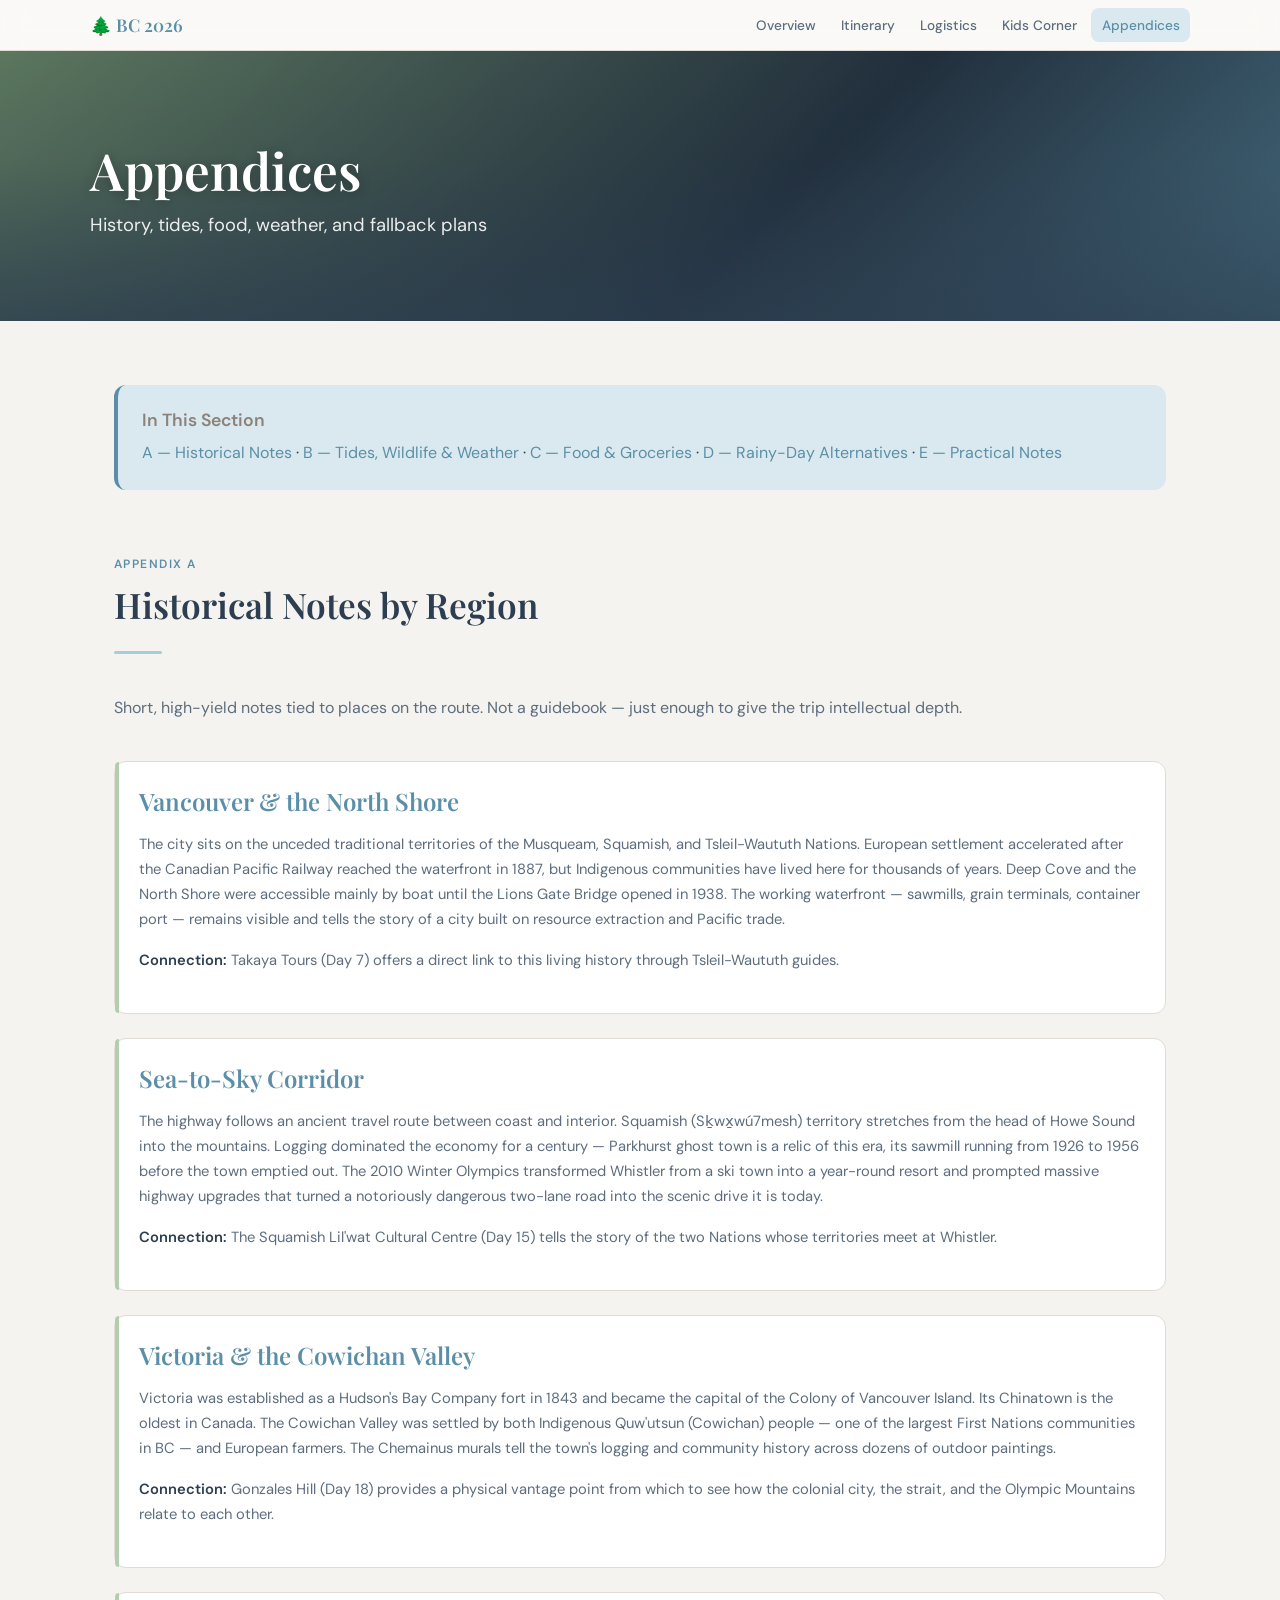
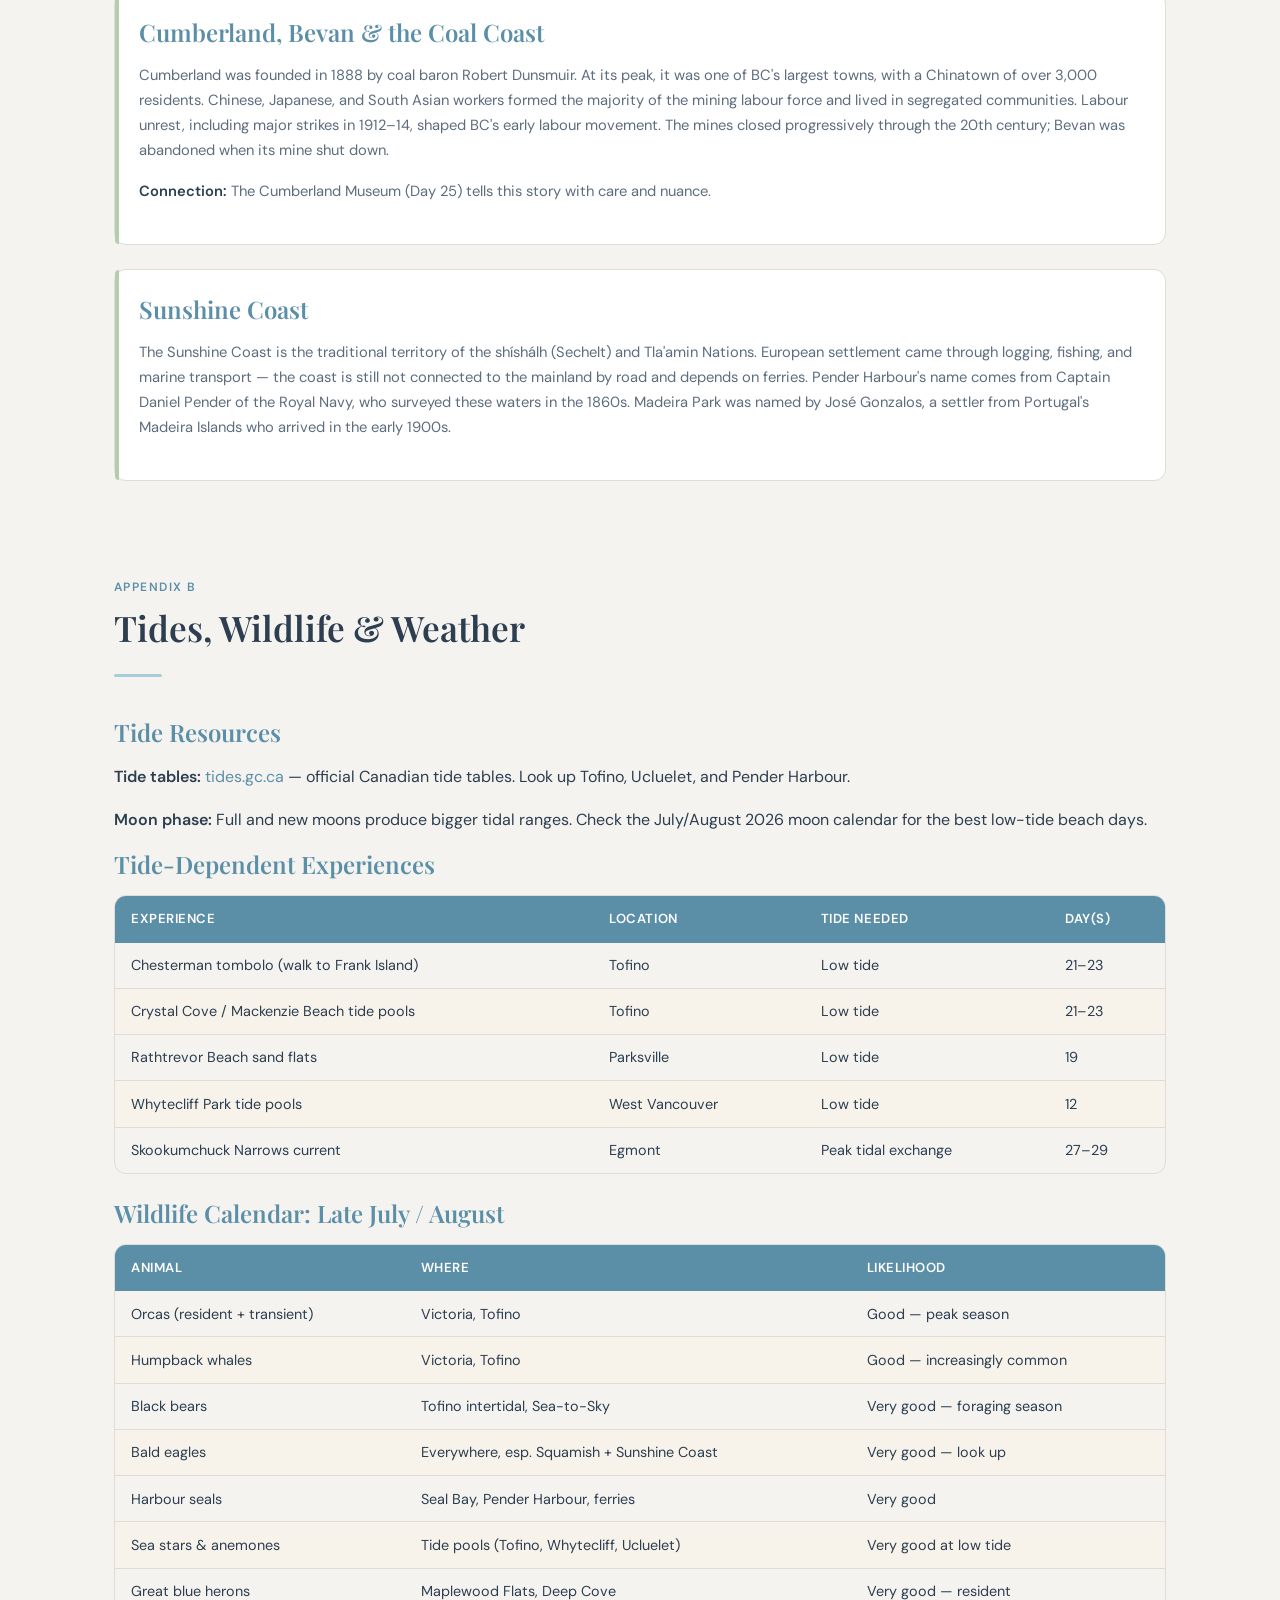
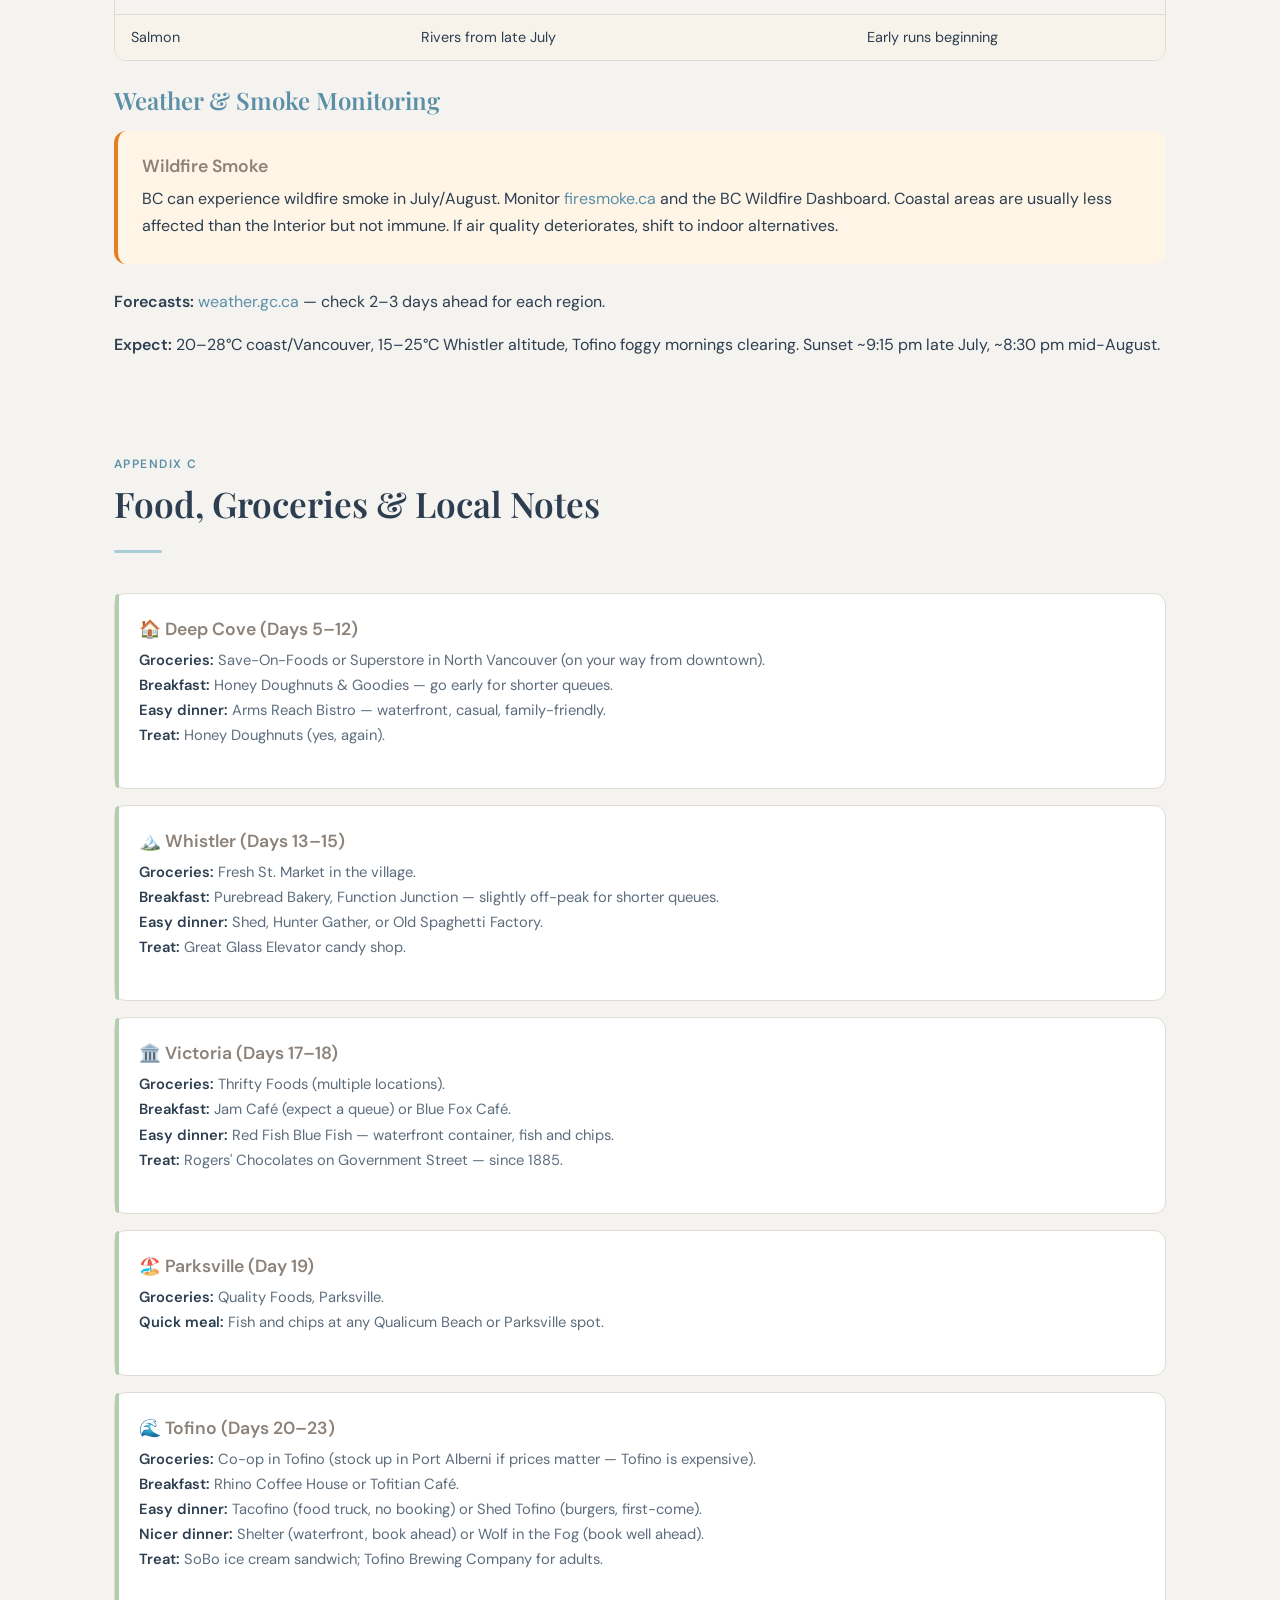
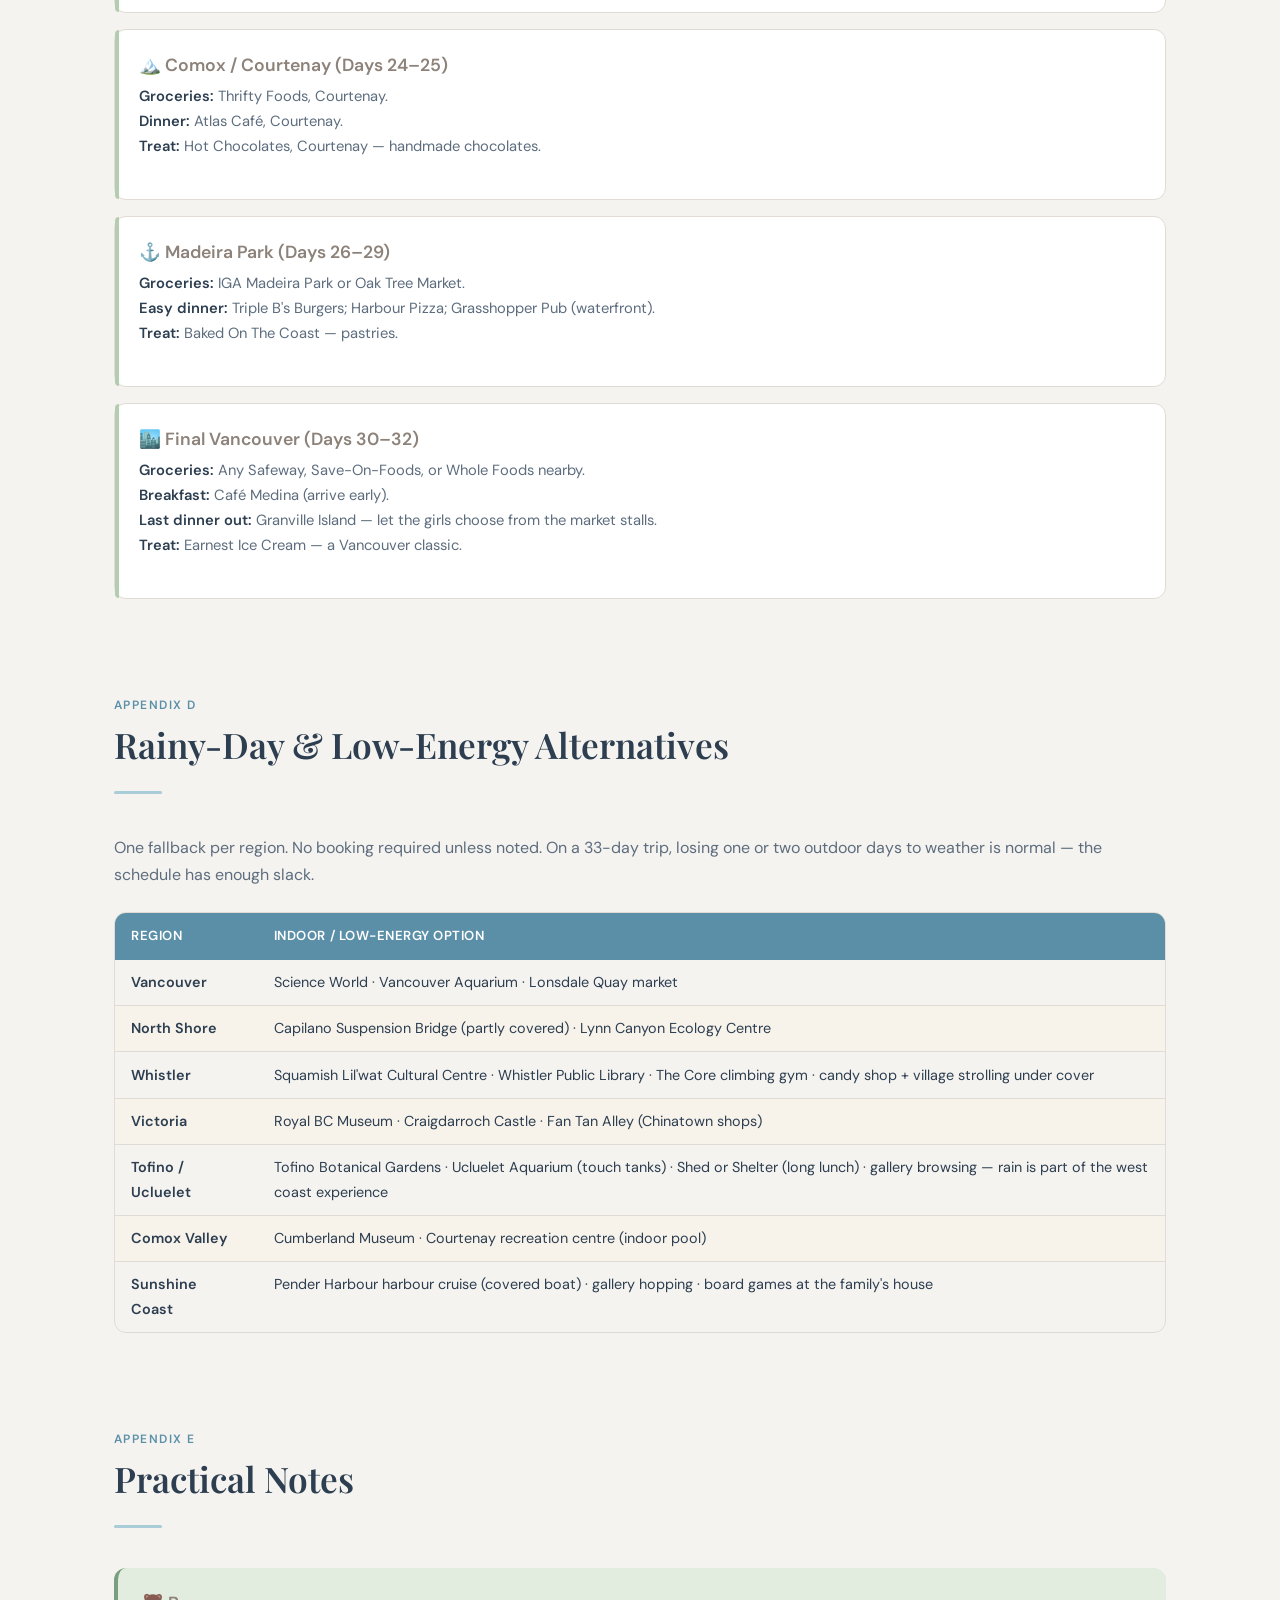
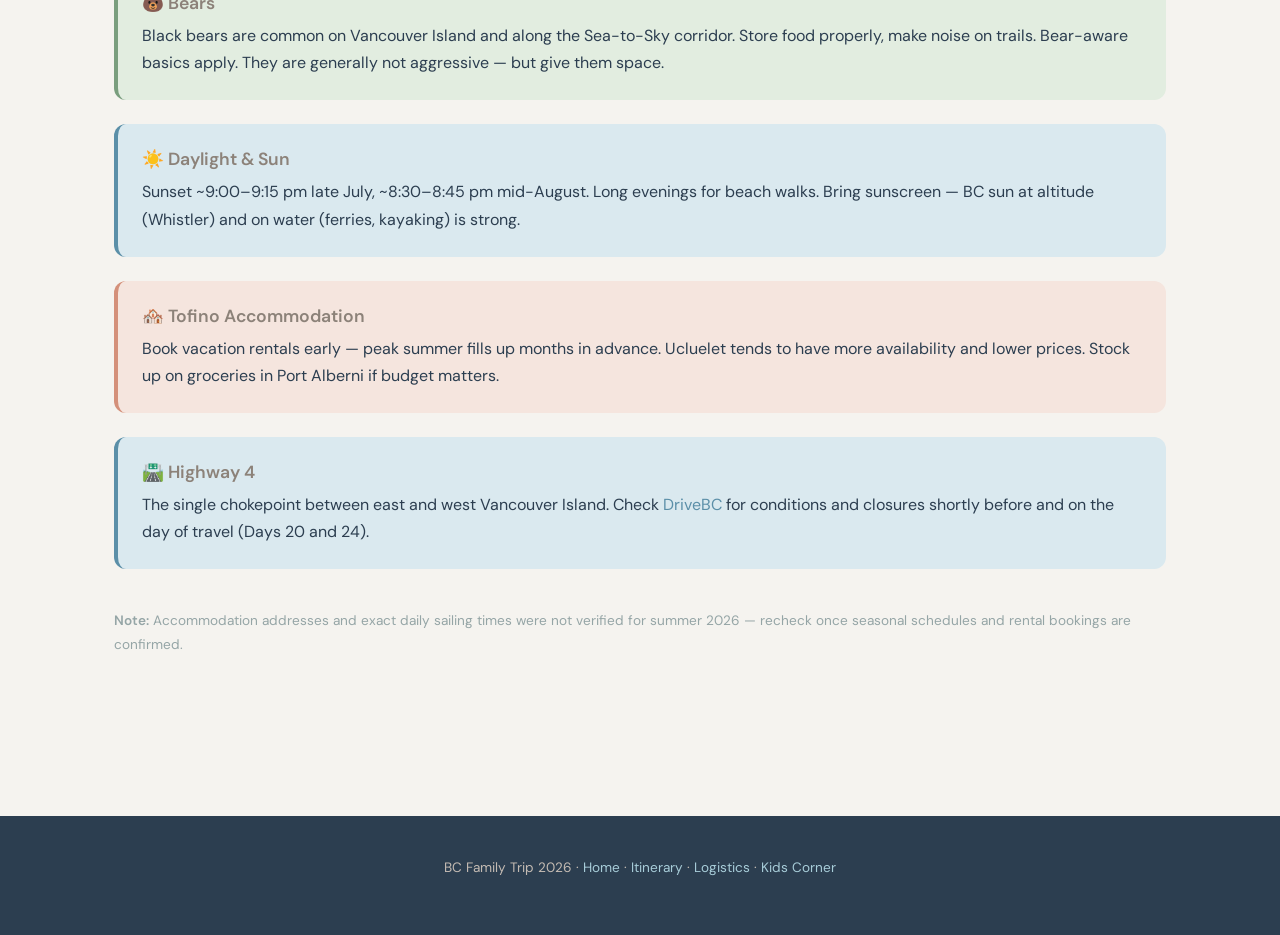
==== commit ecf045e8: "Add files via upload" ====
--- a/appendices.html
+++ b/appendices.html
@@ -444,6 +444,18 @@
   margin-bottom: var(--space-lg);
 }
 
+/* Image placeholders */
+.img-placeholder {
+  border-radius: var(--radius-sm);
+  min-height: 200px;
+  display: flex;
+  align-items: center;
+  justify-content: center;
+}
+
+.img-placeholder.span-2 { grid-column: span 2; }
+.img-placeholder.tall { grid-row: span 2; height: 100%; }
+
 .img-caption {
   font-size: 0.8rem;
   color: var(--ink-faint);
@@ -584,7 +596,7 @@
 </nav>
 
 <section class="hero" style="min-height: 30vh;">
-  <div class="hero-bg" style="background-image: url('https://images.unsplash.com/photo-1448375240586-882707db888b?w=1600&q=80');"></div>
+  <div class="hero-bg" style="background: linear-gradient(135deg, #7A9E7E 0%, #2C3E50 60%, #5B8FA8 100%);"></div>
   <div class="hero-overlay"></div>
   <div class="hero-content">
     <h1>Appendices</h1>
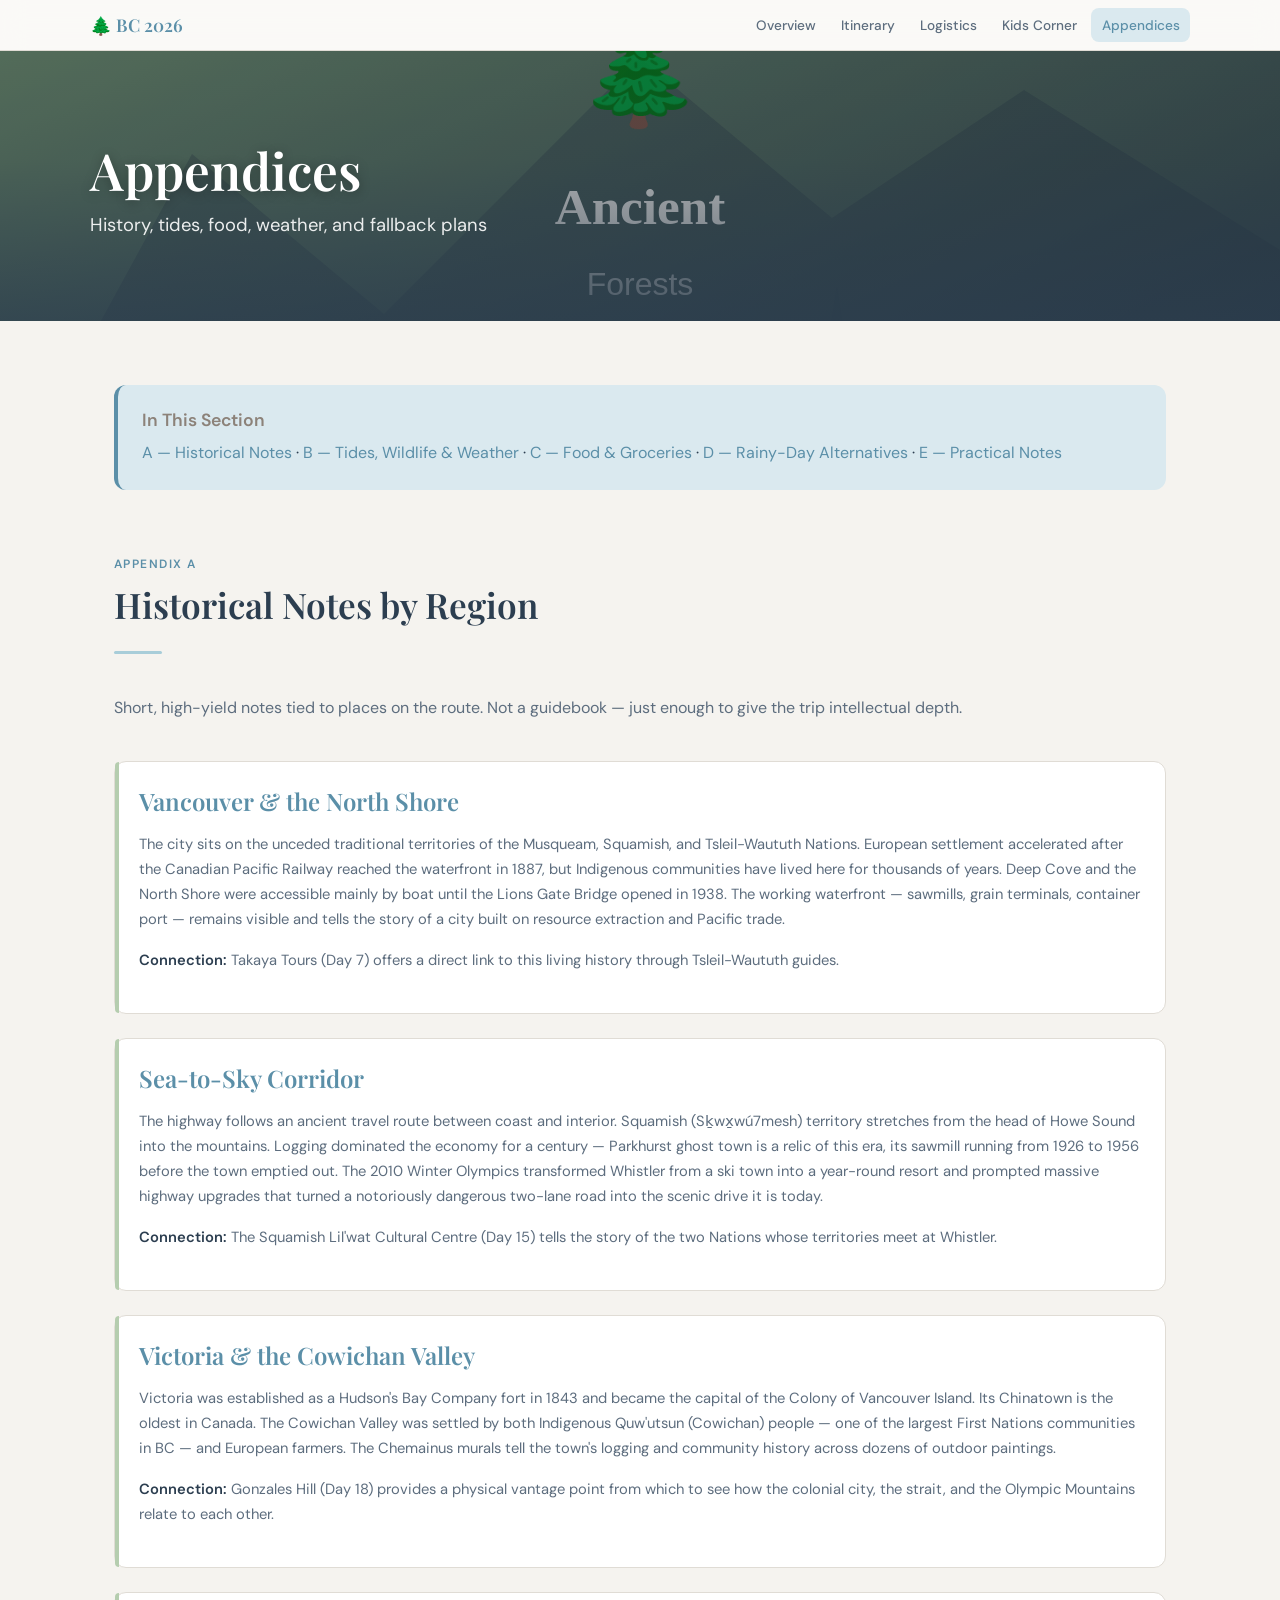
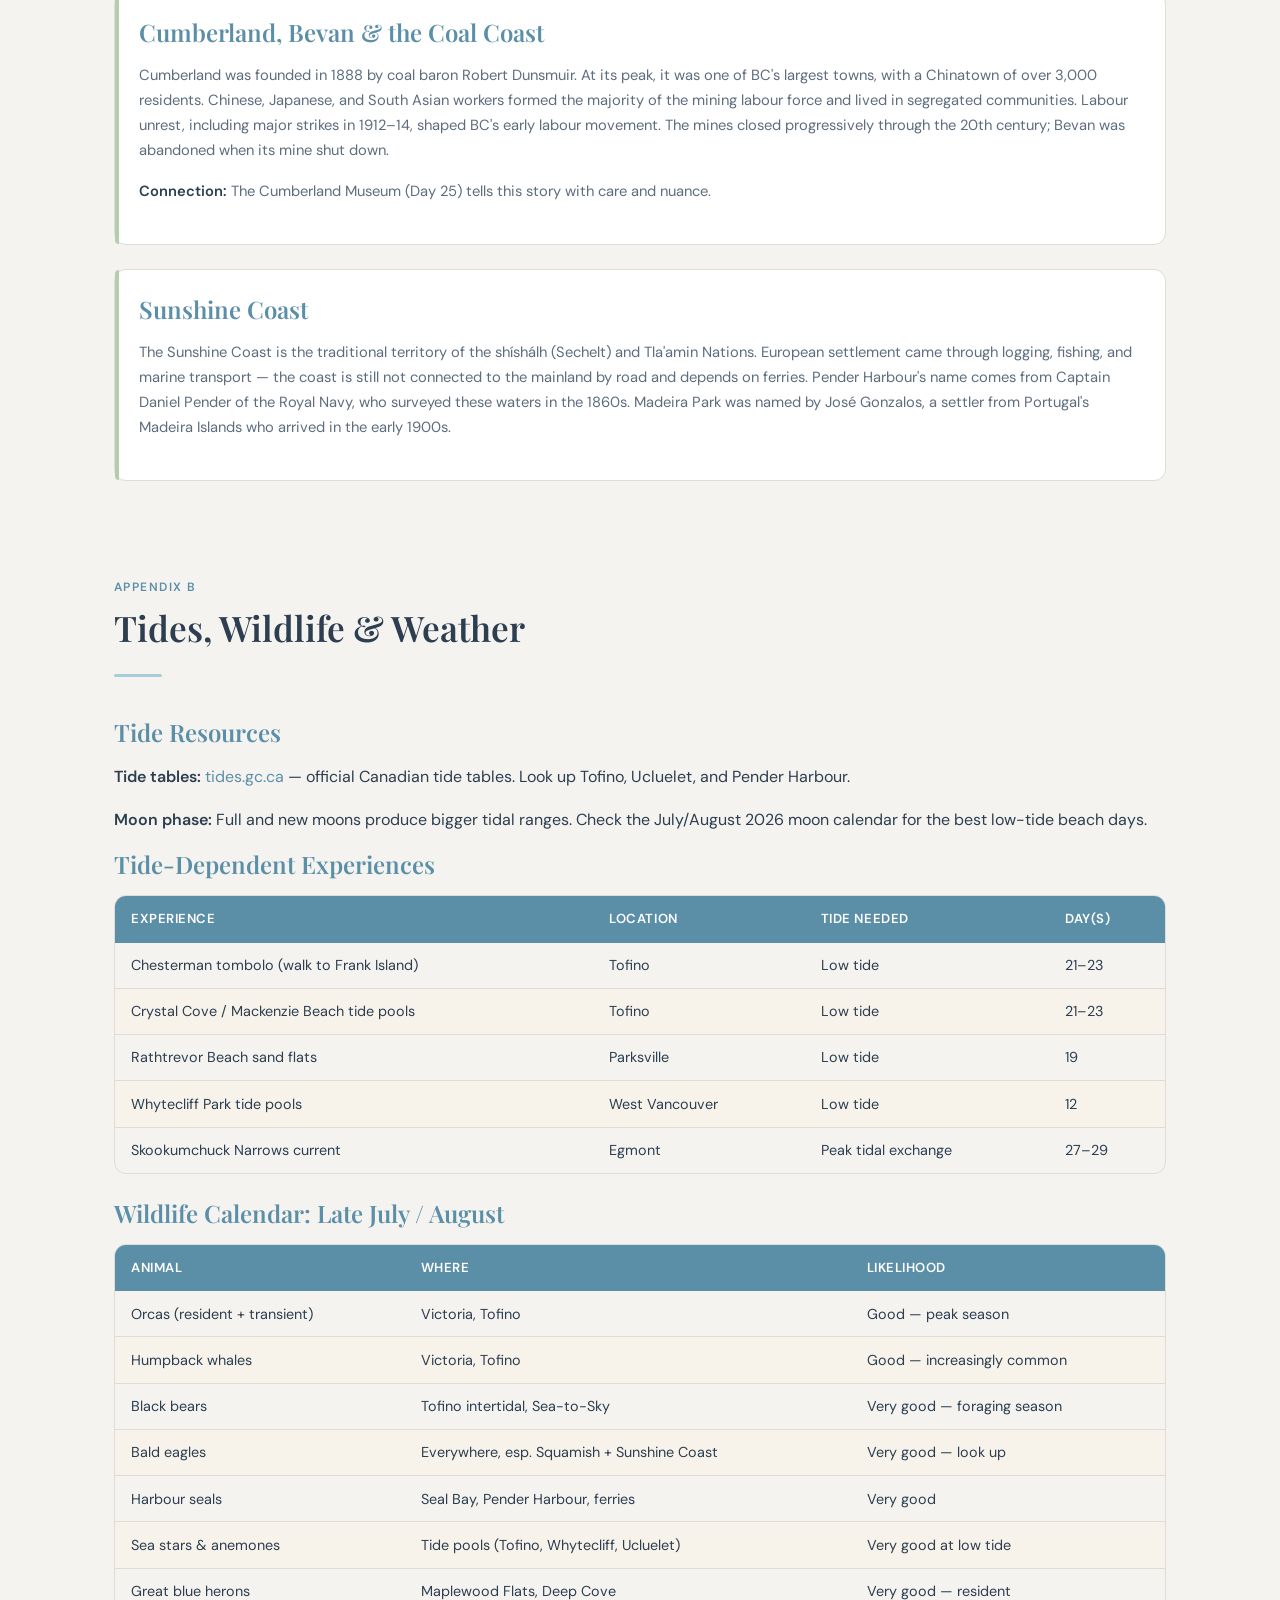
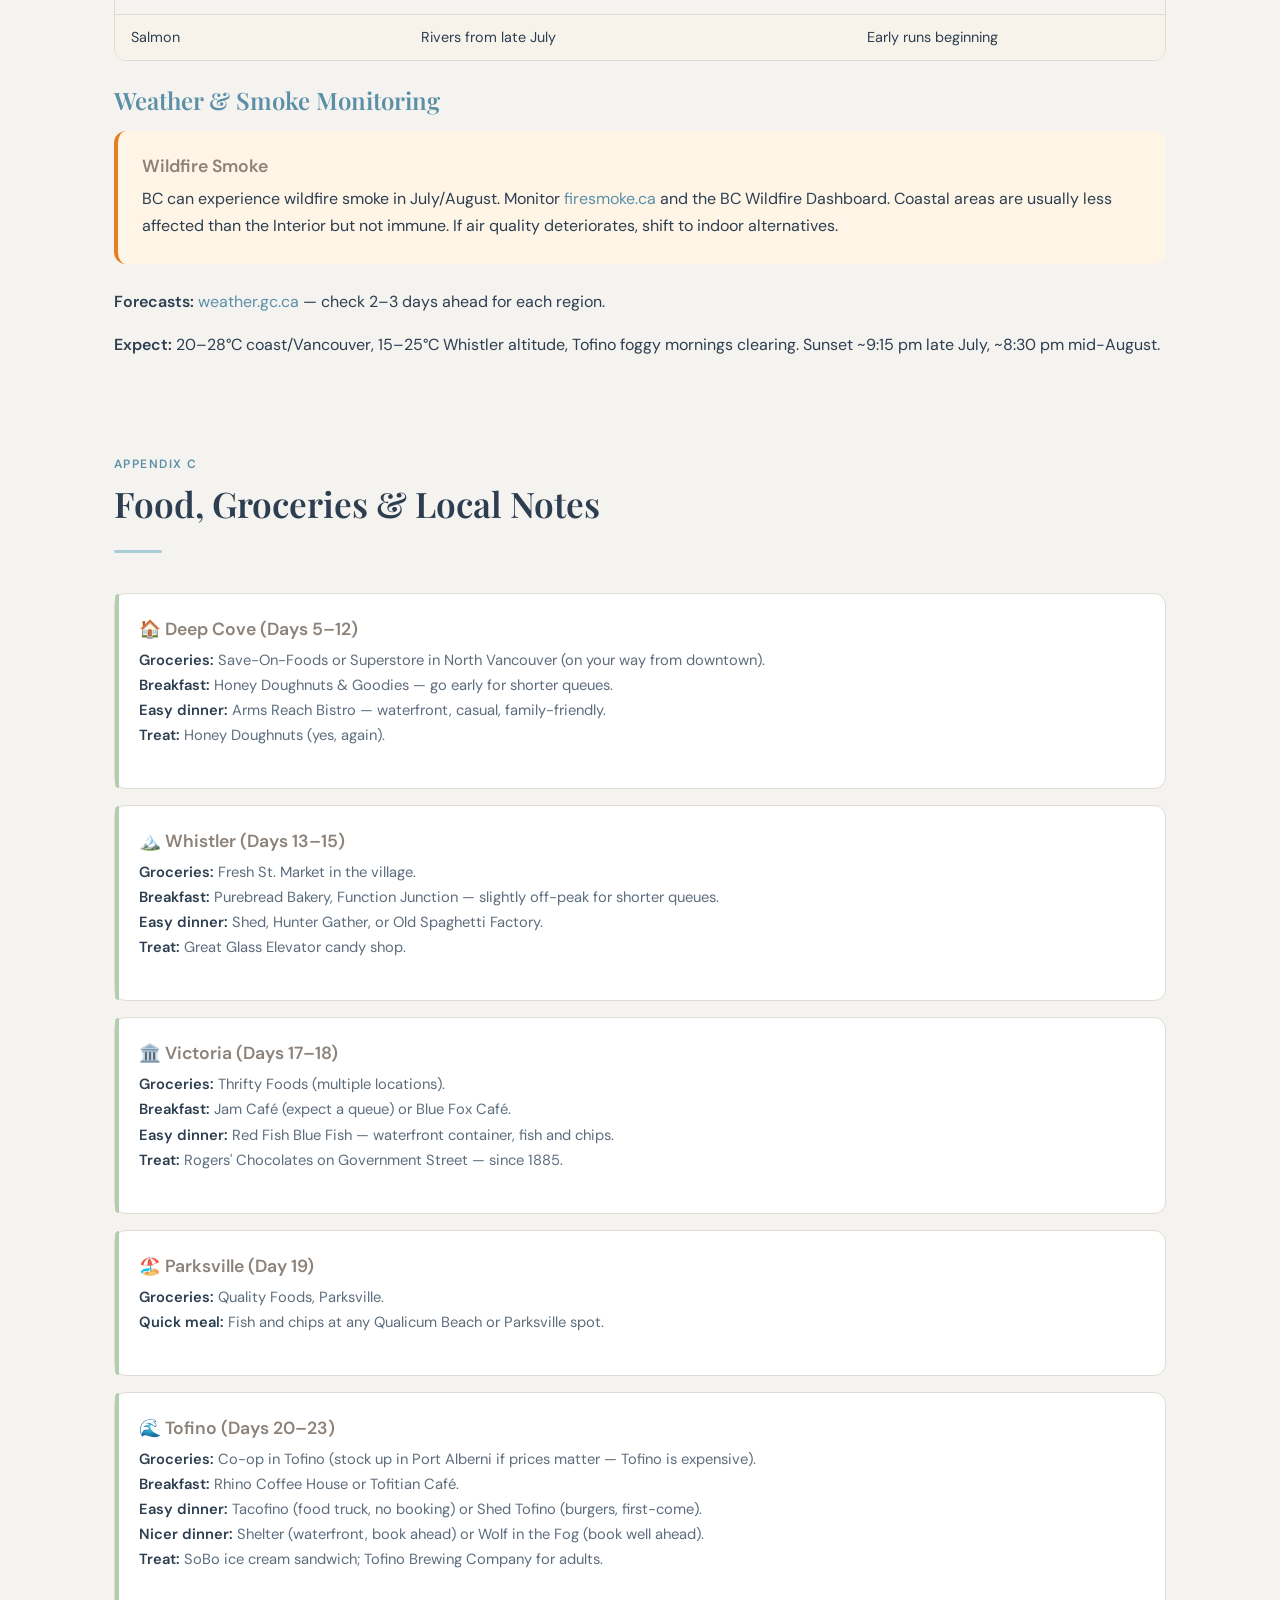
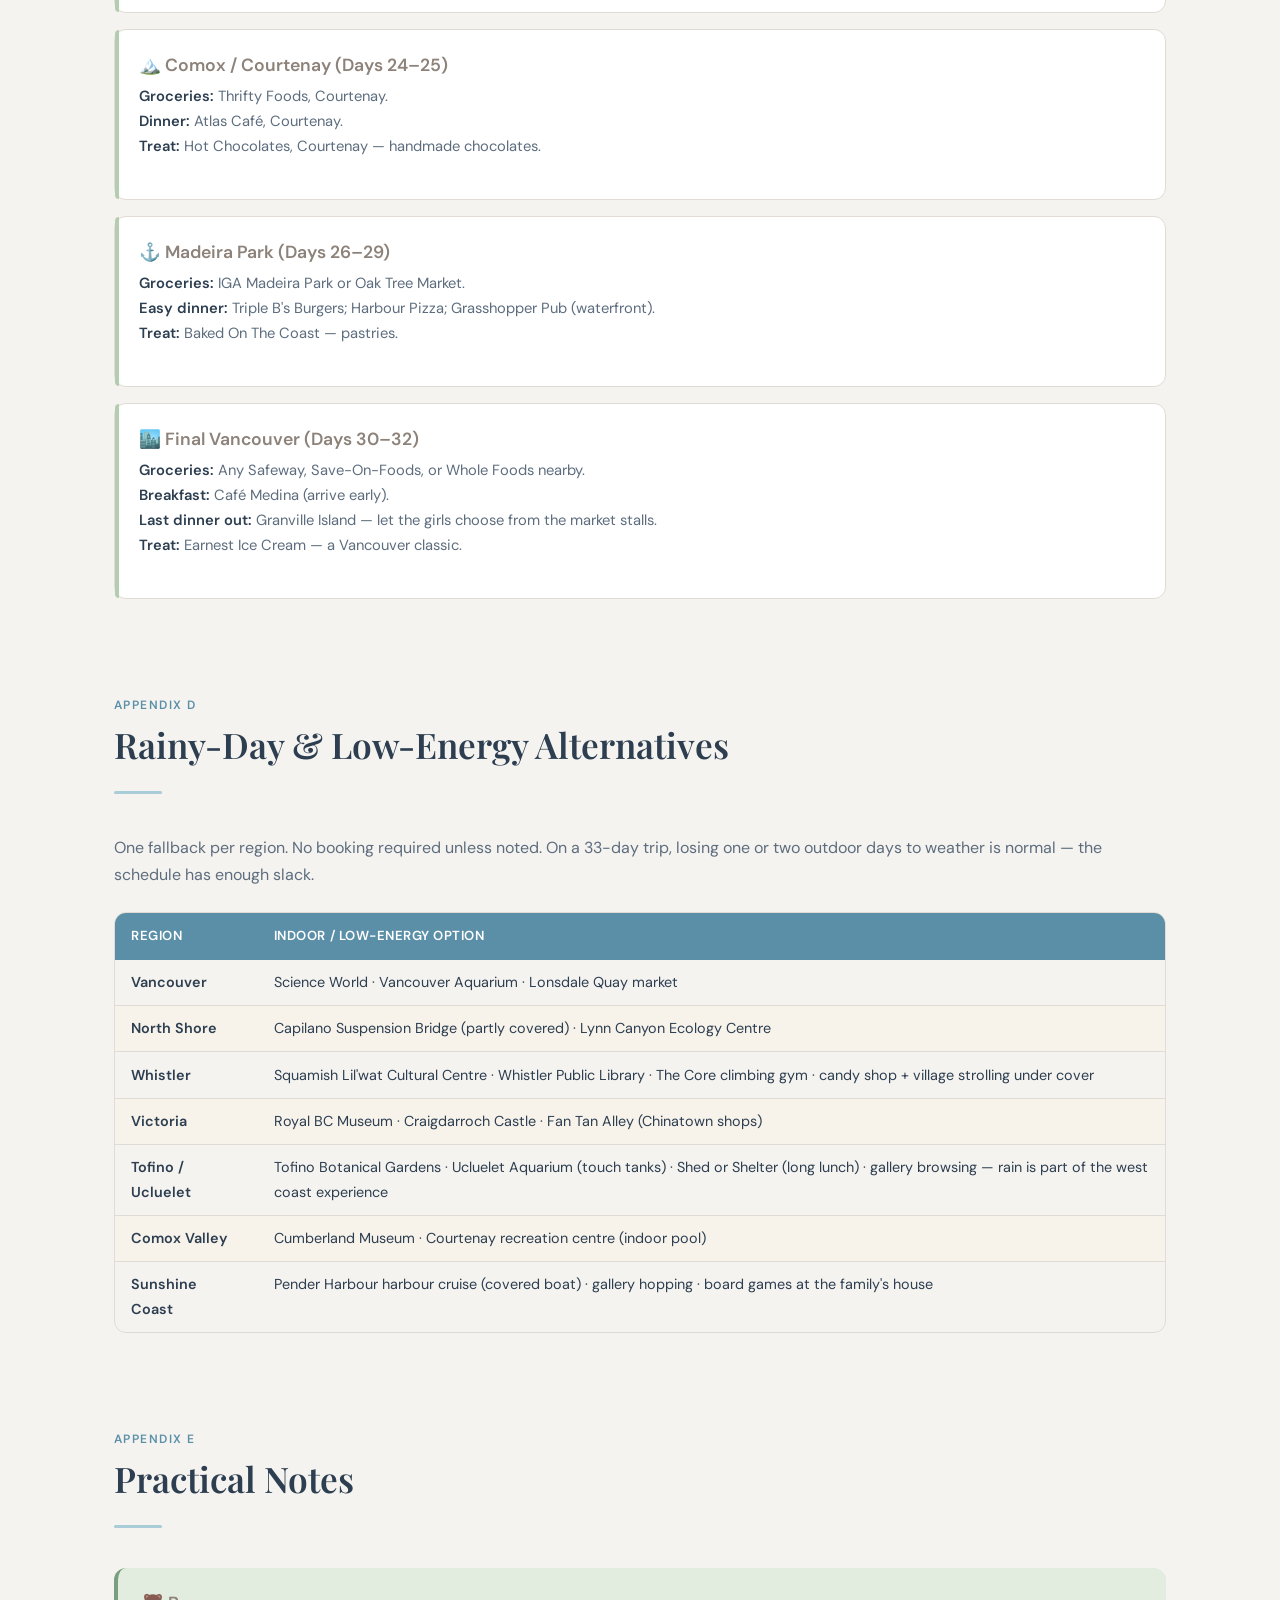
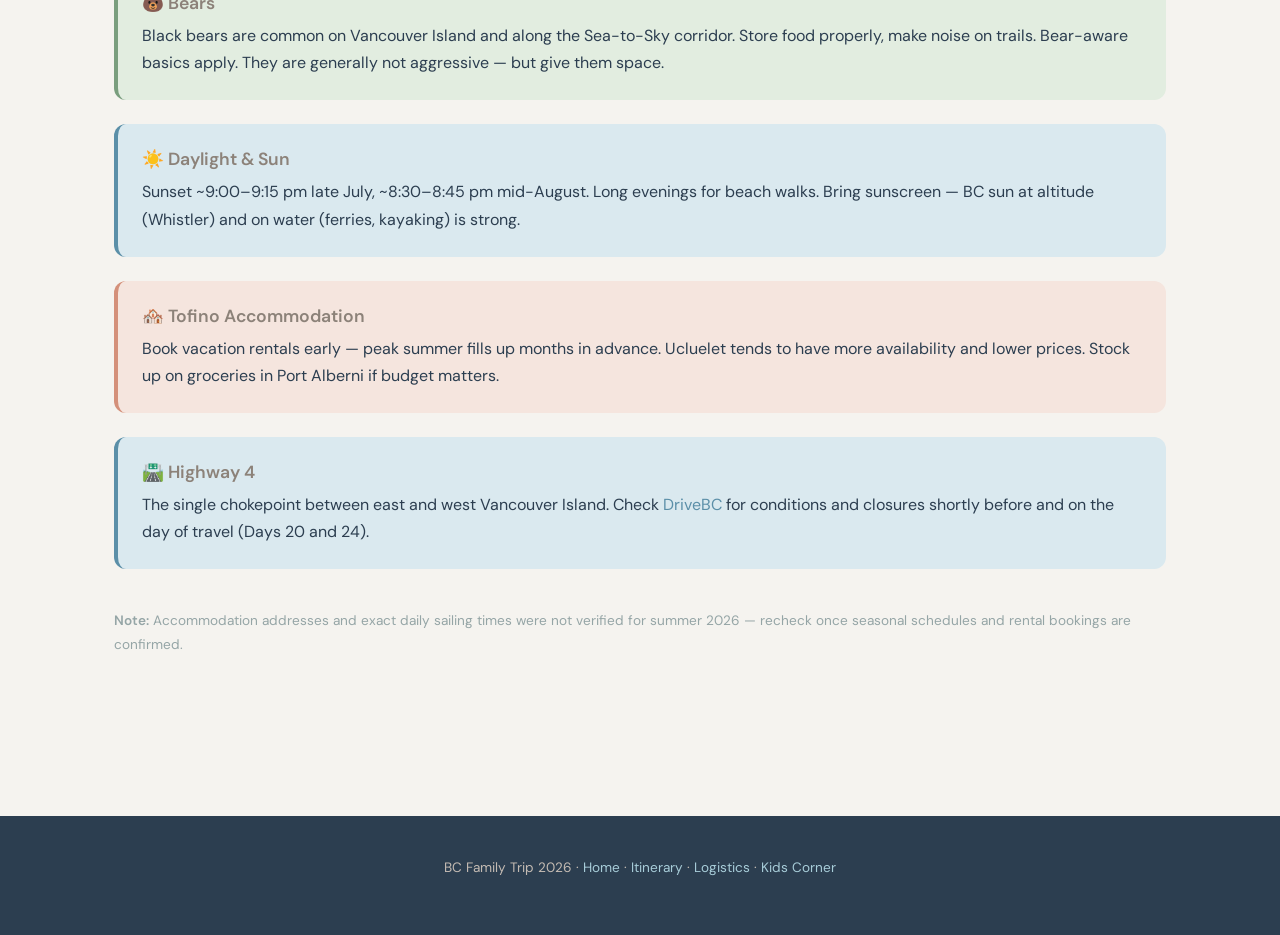
==== commit 6b555346: "Add files via upload" ====
--- a/appendices.html
+++ b/appendices.html
@@ -4,581 +4,7 @@
   <meta charset="UTF-8">
   <meta name="viewport" content="width=device-width, initial-scale=1.0">
   <title>Appendices — BC Family Trip 2026</title>
-  <style>
-/* BC Trip 2026 — Design System */
-/* Palette: ocean, forest, sand, driftwood, sunset */
-
-@import url('https://fonts.googleapis.com/css2?family=DM+Sans:ital,wght@0,400;0,500;0,600;0,700;1,400&family=Playfair+Display:ital,wght@0,400;0,600;0,700;1,400&display=swap');
-
-:root {
-  /* Core palette — BC pastels */
-  --ocean: #5B8FA8;
-  --ocean-light: #A8CDD9;
-  --ocean-pale: #DAE9EF;
-  --forest: #7A9E7E;
-  --forest-light: #B5CDAF;
-  --forest-pale: #E2EDE0;
-  --sand: #D4C5A9;
-  --sand-light: #EDE5D4;
-  --sand-pale: #F7F3EB;
-  --driftwood: #8C8279;
-  --driftwood-light: #C4BBB3;
-  --sunset: #D4907A;
-  --sunset-light: #E8C4B8;
-  --sunset-pale: #F5E5DE;
-
-  /* Neutrals */
-  --ink: #2C3E50;
-  --ink-light: #5D6D7E;
-  --ink-faint: #95A5A6;
-  --white: #FAFAF8;
-  --pure-white: #FFFFFF;
-  --bg: #F5F3EF;
-  --card-bg: #FFFFFF;
-  --border: #E0DCD5;
-
-  /* Functional */
-  --warning: #E67E22;
-  --warning-bg: #FEF5E7;
-  --success: #27AE60;
-  --success-bg: #EAFAF1;
-
-  /* Typography */
-  --font-display: 'Playfair Display', Georgia, serif;
-  --font-body: 'DM Sans', -apple-system, BlinkMacSystemFont, sans-serif;
-
-  /* Spacing */
-  --space-xs: 0.25rem;
-  --space-sm: 0.5rem;
-  --space-md: 1rem;
-  --space-lg: 1.5rem;
-  --space-xl: 2.5rem;
-  --space-2xl: 4rem;
-  --space-3xl: 6rem;
-
-  /* Sizing */
-  --max-width: 1100px;
-  --max-width-narrow: 800px;
-  --radius: 12px;
-  --radius-sm: 8px;
-  --radius-lg: 20px;
-}
-
-/* Reset & Base */
-*, *::before, *::after { box-sizing: border-box; margin: 0; padding: 0; }
-
-html {
-  scroll-behavior: smooth;
-  font-size: 16px;
-}
-
-body {
-  font-family: var(--font-body);
-  color: var(--ink);
-  background: var(--bg);
-  line-height: 1.7;
-  -webkit-font-smoothing: antialiased;
-}
-
-img { max-width: 100%; height: auto; display: block; }
-a { color: var(--ocean); text-decoration: none; transition: color 0.2s; }
-a:hover { color: var(--sunset); }
-
-/* Typography */
-h1, h2, h3, h4 { font-family: var(--font-display); font-weight: 600; line-height: 1.25; }
-
-h1 { font-size: clamp(2rem, 5vw, 3.2rem); color: var(--ink); }
-h2 { font-size: clamp(1.5rem, 3.5vw, 2.2rem); color: var(--ink); margin-bottom: var(--space-lg); }
-h3 { font-size: clamp(1.15rem, 2.5vw, 1.5rem); color: var(--ocean); margin-bottom: var(--space-md); }
-h4 { font-size: 1.1rem; color: var(--driftwood); margin-bottom: var(--space-sm); font-family: var(--font-body); font-weight: 600; }
-
-p { margin-bottom: var(--space-md); }
-strong { font-weight: 600; }
-
-/* Navigation */
-.site-nav {
-  position: sticky;
-  top: 0;
-  z-index: 100;
-  background: rgba(250, 250, 248, 0.92);
-  backdrop-filter: blur(12px);
-  -webkit-backdrop-filter: blur(12px);
-  border-bottom: 1px solid var(--border);
-  padding: var(--space-sm) var(--space-lg);
-}
-
-.nav-inner {
-  max-width: var(--max-width);
-  margin: 0 auto;
-  display: flex;
-  align-items: center;
-  justify-content: space-between;
-  gap: var(--space-md);
-}
-
-.nav-logo {
-  font-family: var(--font-display);
-  font-size: 1.1rem;
-  font-weight: 600;
-  color: var(--ocean);
-  white-space: nowrap;
-}
-
-.nav-links {
-  display: flex;
-  gap: var(--space-xs);
-  flex-wrap: wrap;
-  justify-content: flex-end;
-}
-
-.nav-links a {
-  font-size: 0.85rem;
-  font-weight: 500;
-  color: var(--ink-light);
-  padding: 0.35rem 0.65rem;
-  border-radius: var(--radius-sm);
-  transition: all 0.2s;
-}
-
-.nav-links a:hover,
-.nav-links a.active {
-  color: var(--ocean);
-  background: var(--ocean-pale);
-}
-
-/* Hero */
-.hero {
-  position: relative;
-  min-height: 55vh;
-  display: flex;
-  align-items: flex-end;
-  padding: var(--space-2xl) var(--space-lg);
-  overflow: hidden;
-}
-
-.hero-bg {
-  position: absolute;
-  inset: 0;
-  background-size: cover;
-  background-position: center 40%;
-  filter: brightness(0.75);
-}
-
-.hero-overlay {
-  position: absolute;
-  inset: 0;
-  background: linear-gradient(to top, rgba(44,62,80,0.7) 0%, rgba(44,62,80,0.1) 60%, transparent 100%);
-}
-
-.hero-content {
-  position: relative;
-  z-index: 2;
-  max-width: var(--max-width);
-  margin: 0 auto;
-  width: 100%;
-  color: var(--pure-white);
-}
-
-.hero h1 { color: var(--pure-white); margin-bottom: var(--space-sm); text-shadow: 0 2px 12px rgba(0,0,0,0.3); }
-
-.hero-subtitle {
-  font-size: 1.15rem;
-  opacity: 0.9;
-  font-weight: 400;
-  max-width: 600px;
-}
-
-.hero-meta {
-  display: flex;
-  gap: var(--space-lg);
-  margin-top: var(--space-lg);
-  flex-wrap: wrap;
-}
-
-.hero-meta-item {
-  display: flex;
-  align-items: center;
-  gap: var(--space-xs);
-  font-size: 0.9rem;
-  opacity: 0.85;
-}
-
-/* Container */
-.container {
-  max-width: var(--max-width);
-  margin: 0 auto;
-  padding: var(--space-2xl) var(--space-lg);
-}
-
-.container-narrow {
-  max-width: var(--max-width-narrow);
-  margin: 0 auto;
-  padding: var(--space-2xl) var(--space-lg);
-}
-
-/* Section */
-.section { margin-bottom: var(--space-3xl); }
-
-.section-label {
-  font-size: 0.75rem;
-  font-weight: 600;
-  text-transform: uppercase;
-  letter-spacing: 0.12em;
-  color: var(--ocean);
-  margin-bottom: var(--space-sm);
-}
-
-.section-divider {
-  width: 48px;
-  height: 3px;
-  background: var(--ocean-light);
-  border-radius: 2px;
-  margin-bottom: var(--space-xl);
-}
-
-/* Cards */
-.card-grid {
-  display: grid;
-  grid-template-columns: repeat(auto-fill, minmax(300px, 1fr));
-  gap: var(--space-lg);
-}
-
-.card {
-  background: var(--card-bg);
-  border-radius: var(--radius);
-  overflow: hidden;
-  border: 1px solid var(--border);
-  transition: transform 0.25s ease, box-shadow 0.25s ease;
-}
-
-.card:hover {
-  transform: translateY(-4px);
-  box-shadow: 0 12px 32px rgba(0,0,0,0.08);
-}
-
-.card-img {
-  width: 100%;
-  height: 200px;
-  object-fit: cover;
-}
-
-.card-body {
-  padding: var(--space-lg);
-}
-
-.card-body h3 { margin-bottom: var(--space-sm); }
-.card-body p { font-size: 0.92rem; color: var(--ink-light); margin-bottom: var(--space-md); }
-
-/* Segment badge */
-.badge {
-  display: inline-block;
-  font-size: 0.72rem;
-  font-weight: 600;
-  text-transform: uppercase;
-  letter-spacing: 0.08em;
-  padding: 0.2em 0.7em;
-  border-radius: 99px;
-  line-height: 1.5;
-}
-
-.badge-ocean { background: var(--ocean-pale); color: var(--ocean); }
-.badge-forest { background: var(--forest-pale); color: var(--forest); }
-.badge-sand { background: var(--sand-light); color: var(--driftwood); }
-.badge-sunset { background: var(--sunset-pale); color: var(--sunset); }
-
-/* Tables */
-.table-wrap {
-  overflow-x: auto;
-  margin-bottom: var(--space-lg);
-  border-radius: var(--radius);
-  border: 1px solid var(--border);
-}
-
-table {
-  width: 100%;
-  border-collapse: collapse;
-  font-size: 0.9rem;
-}
-
-thead th {
-  background: var(--ocean);
-  color: var(--pure-white);
-  text-align: left;
-  padding: 0.75rem 1rem;
-  font-weight: 600;
-  font-size: 0.82rem;
-  text-transform: uppercase;
-  letter-spacing: 0.04em;
-  white-space: nowrap;
-}
-
-tbody td {
-  padding: 0.65rem 1rem;
-  border-bottom: 1px solid var(--border);
-  vertical-align: top;
-}
-
-tbody tr:nth-child(even) { background: var(--sand-pale); }
-tbody tr:last-child td { border-bottom: none; }
-
-/* Alert / callout boxes */
-.callout {
-  padding: var(--space-lg);
-  border-radius: var(--radius);
-  margin-bottom: var(--space-lg);
-  border-left: 4px solid;
-}
-
-.callout-warning {
-  background: var(--warning-bg);
-  border-color: var(--warning);
-}
-
-.callout-ocean {
-  background: var(--ocean-pale);
-  border-color: var(--ocean);
-}
-
-.callout-forest {
-  background: var(--forest-pale);
-  border-color: var(--forest);
-}
-
-.callout-sunset {
-  background: var(--sunset-pale);
-  border-color: var(--sunset);
-}
-
-.callout h4 { margin-bottom: var(--space-sm); }
-.callout p:last-child { margin-bottom: 0; }
-
-/* Day entry */
-.day-entry {
-  background: var(--card-bg);
-  border-radius: var(--radius);
-  padding: var(--space-lg);
-  margin-bottom: var(--space-md);
-  border: 1px solid var(--border);
-  position: relative;
-}
-
-.day-entry::before {
-  content: '';
-  position: absolute;
-  left: 0;
-  top: 0;
-  bottom: 0;
-  width: 4px;
-  border-radius: var(--radius) 0 0 var(--radius);
-}
-
-.day-entry.light::before { background: var(--forest-light); }
-.day-entry.medium::before { background: var(--ocean-light); }
-.day-entry.heavy::before { background: var(--sunset); }
-
-.day-header {
-  display: flex;
-  justify-content: space-between;
-  align-items: flex-start;
-  flex-wrap: wrap;
-  gap: var(--space-sm);
-  margin-bottom: var(--space-sm);
-}
-
-.day-title { font-family: var(--font-display); font-size: 1.15rem; font-weight: 600; color: var(--ink); }
-.day-meta { font-size: 0.82rem; color: var(--ink-faint); }
-.day-distance { font-size: 0.82rem; color: var(--ocean); font-weight: 500; }
-.day-desc { font-size: 0.92rem; color: var(--ink-light); }
-.day-desc strong { color: var(--ink); }
-
-/* Segment header */
-.segment-header {
-  display: flex;
-  align-items: center;
-  gap: var(--space-md);
-  margin-bottom: var(--space-lg);
-  margin-top: var(--space-2xl);
-  padding-bottom: var(--space-md);
-  border-bottom: 2px solid var(--ocean-light);
-}
-
-.segment-header h2 { margin-bottom: 0; }
-
-.segment-number {
-  width: 40px;
-  height: 40px;
-  border-radius: 50%;
-  background: var(--ocean);
-  color: var(--pure-white);
-  display: flex;
-  align-items: center;
-  justify-content: center;
-  font-weight: 700;
-  font-size: 1rem;
-  flex-shrink: 0;
-}
-
-/* Image gallery */
-.img-grid {
-  display: grid;
-  grid-template-columns: repeat(auto-fill, minmax(250px, 1fr));
-  gap: var(--space-md);
-  margin-bottom: var(--space-lg);
-}
-
-.img-grid img {
-  width: 100%;
-  height: 220px;
-  object-fit: cover;
-  border-radius: var(--radius);
-  transition: transform 0.3s;
-}
-
-.img-grid img:hover { transform: scale(1.03); }
-
-.img-full {
-  width: 100%;
-  height: 300px;
-  object-fit: cover;
-  border-radius: var(--radius);
-  margin-bottom: var(--space-lg);
-}
-
-/* Image placeholders */
-.img-placeholder {
-  border-radius: var(--radius-sm);
-  min-height: 200px;
-  display: flex;
-  align-items: center;
-  justify-content: center;
-}
-
-.img-placeholder.span-2 { grid-column: span 2; }
-.img-placeholder.tall { grid-row: span 2; height: 100%; }
-
-.img-caption {
-  font-size: 0.8rem;
-  color: var(--ink-faint);
-  text-align: center;
-  margin-top: calc(-1 * var(--space-md) + var(--space-xs));
-  margin-bottom: var(--space-lg);
-}
-
-/* Kids Corner special styles */
-.kids-highlight {
-  background: linear-gradient(135deg, var(--ocean-pale), var(--forest-pale));
-  border-radius: var(--radius-lg);
-  padding: var(--space-xl);
-  margin-bottom: var(--space-xl);
-}
-
-.kids-highlight h3 { color: var(--ocean); }
-
-.kids-list {
-  list-style: none;
-  padding: 0;
-}
-
-.kids-list li {
-  padding: 0.5rem 0;
-  padding-left: 2rem;
-  position: relative;
-  font-size: 0.95rem;
-}
-
-.kids-list li::before {
-  position: absolute;
-  left: 0;
-  top: 0.5rem;
-}
-
-.kids-list.beaches li::before { content: '🏖️'; }
-.kids-list.wow li::before { content: '✨'; }
-.kids-list.water li::before { content: '🌊'; }
-.kids-list.animals li::before { content: '🐻'; }
-.kids-list.rain li::before { content: '🏠'; }
-.kids-list.treats li::before { content: '🍩'; }
-.kids-list.walks li::before { content: '🥾'; }
-.kids-list.games li::before { content: '🎲'; }
-
-/* Footer */
-.site-footer {
-  background: var(--ink);
-  color: var(--driftwood-light);
-  padding: var(--space-xl) var(--space-lg);
-  text-align: center;
-  font-size: 0.85rem;
-}
-
-.site-footer a { color: var(--ocean-light); }
-
-/* Responsive */
-@media (max-width: 768px) {
-  .hero { min-height: 40vh; padding: var(--space-xl) var(--space-md); }
-  .container, .container-narrow { padding: var(--space-xl) var(--space-md); }
-  .card-grid { grid-template-columns: 1fr; }
-  .img-grid { grid-template-columns: 1fr 1fr; }
-  .nav-links a { font-size: 0.78rem; padding: 0.3rem 0.5rem; }
-  .hero-meta { gap: var(--space-md); }
-  .day-header { flex-direction: column; }
-  table { font-size: 0.82rem; }
-  thead th, tbody td { padding: 0.5rem 0.65rem; }
-}
-
-@media (max-width: 480px) {
-  .img-grid { grid-template-columns: 1fr; }
-  .nav-links { gap: 0; }
-}
-
-/* Animations */
-@keyframes fadeUp {
-  from { opacity: 0; transform: translateY(20px); }
-  to { opacity: 1; transform: translateY(0); }
-}
-
-.fade-up {
-  animation: fadeUp 0.6s ease forwards;
-  opacity: 0;
-}
-
-.fade-up:nth-child(1) { animation-delay: 0.1s; }
-.fade-up:nth-child(2) { animation-delay: 0.2s; }
-.fade-up:nth-child(3) { animation-delay: 0.3s; }
-.fade-up:nth-child(4) { animation-delay: 0.4s; }
-.fade-up:nth-child(5) { animation-delay: 0.5s; }
-.fade-up:nth-child(6) { animation-delay: 0.6s; }
-
-/* Checkbox styling for tracker */
-.tracker-check {
-  width: 18px;
-  height: 18px;
-  accent-color: var(--ocean);
-  cursor: pointer;
-}
-
-/* Inline sign decoration */
-.road-sign {
-  display: inline-flex;
-  align-items: center;
-  gap: 0.4em;
-  background: var(--forest);
-  color: var(--pure-white);
-  font-family: var(--font-body);
-  font-weight: 700;
-  font-size: 0.82rem;
-  padding: 0.3em 0.8em;
-  border-radius: 4px;
-  text-transform: uppercase;
-  letter-spacing: 0.05em;
-  border: 2px solid var(--pure-white);
-  box-shadow: 0 2px 6px rgba(0,0,0,0.15);
-}
-
-.road-sign.hwy { background: #1B6B3A; }
-.road-sign.ferry { background: var(--ocean); }
-.road-sign.warning { background: var(--warning); }
-
-</style>
+  <link rel="stylesheet" href="css/style.css">
 </head>
 <body>
 
@@ -596,7 +22,7 @@
 </nav>
 
 <section class="hero" style="min-height: 30vh;">
-  <div class="hero-bg" style="background: linear-gradient(135deg, #7A9E7E 0%, #2C3E50 60%, #5B8FA8 100%);"></div>
+  <div class="hero-bg" style="background-image: url('images/hero-forest.svg'); background-size: cover; background-position: center;"></div>
   <div class="hero-overlay"></div>
   <div class="hero-content">
     <h1>Appendices</h1>
@@ -804,32 +230,6 @@
   <p>BC Family Trip 2026 · <a href="index.html">Home</a> · <a href="itinerary.html">Itinerary</a> · <a href="logistics.html">Logistics</a> · <a href="kids.html">Kids Corner</a></p>
 </footer>
 
-<script>
-// BC Trip 2026 — Navigation & Interactions
-
-document.addEventListener('DOMContentLoaded', () => {
-  // Highlight active nav link
-  const path = window.location.pathname.split('/').pop() || 'index.html';
-  document.querySelectorAll('.nav-links a').forEach(link => {
-    const href = link.getAttribute('href');
-    if (href === path || (path === '' && href === 'index.html')) {
-      link.classList.add('active');
-    }
-  });
-
-  // Fade-up on scroll
-  const observer = new IntersectionObserver((entries) => {
-    entries.forEach(entry => {
-      if (entry.isIntersecting) {
-        entry.target.classList.add('fade-up');
-        observer.unobserve(entry.target);
-      }
-    });
-  }, { threshold: 0.1 });
-
-  document.querySelectorAll('.observe').forEach(el => observer.observe(el));
-});
-
-</script>
+<script src="js/main.js"></script>
 </body>
 </html>
--- a/css/style.css
+++ b/css/style.css
@@ -0,0 +1,572 @@
+/* BC Trip 2026 — Design System */
+/* Palette: ocean, forest, sand, driftwood, sunset */
+
+@import url('https://fonts.googleapis.com/css2?family=DM+Sans:ital,wght@0,400;0,500;0,600;0,700;1,400&family=Playfair+Display:ital,wght@0,400;0,600;0,700;1,400&display=swap');
+
+:root {
+  /* Core palette — BC pastels */
+  --ocean: #5B8FA8;
+  --ocean-light: #A8CDD9;
+  --ocean-pale: #DAE9EF;
+  --forest: #7A9E7E;
+  --forest-light: #B5CDAF;
+  --forest-pale: #E2EDE0;
+  --sand: #D4C5A9;
+  --sand-light: #EDE5D4;
+  --sand-pale: #F7F3EB;
+  --driftwood: #8C8279;
+  --driftwood-light: #C4BBB3;
+  --sunset: #D4907A;
+  --sunset-light: #E8C4B8;
+  --sunset-pale: #F5E5DE;
+
+  /* Neutrals */
+  --ink: #2C3E50;
+  --ink-light: #5D6D7E;
+  --ink-faint: #95A5A6;
+  --white: #FAFAF8;
+  --pure-white: #FFFFFF;
+  --bg: #F5F3EF;
+  --card-bg: #FFFFFF;
+  --border: #E0DCD5;
+
+  /* Functional */
+  --warning: #E67E22;
+  --warning-bg: #FEF5E7;
+  --success: #27AE60;
+  --success-bg: #EAFAF1;
+
+  /* Typography */
+  --font-display: 'Playfair Display', Georgia, serif;
+  --font-body: 'DM Sans', -apple-system, BlinkMacSystemFont, sans-serif;
+
+  /* Spacing */
+  --space-xs: 0.25rem;
+  --space-sm: 0.5rem;
+  --space-md: 1rem;
+  --space-lg: 1.5rem;
+  --space-xl: 2.5rem;
+  --space-2xl: 4rem;
+  --space-3xl: 6rem;
+
+  /* Sizing */
+  --max-width: 1100px;
+  --max-width-narrow: 800px;
+  --radius: 12px;
+  --radius-sm: 8px;
+  --radius-lg: 20px;
+}
+
+/* Reset & Base */
+*, *::before, *::after { box-sizing: border-box; margin: 0; padding: 0; }
+
+html {
+  scroll-behavior: smooth;
+  font-size: 16px;
+}
+
+body {
+  font-family: var(--font-body);
+  color: var(--ink);
+  background: var(--bg);
+  line-height: 1.7;
+  -webkit-font-smoothing: antialiased;
+}
+
+img { max-width: 100%; height: auto; display: block; }
+a { color: var(--ocean); text-decoration: none; transition: color 0.2s; }
+a:hover { color: var(--sunset); }
+
+/* Typography */
+h1, h2, h3, h4 { font-family: var(--font-display); font-weight: 600; line-height: 1.25; }
+
+h1 { font-size: clamp(2rem, 5vw, 3.2rem); color: var(--ink); }
+h2 { font-size: clamp(1.5rem, 3.5vw, 2.2rem); color: var(--ink); margin-bottom: var(--space-lg); }
+h3 { font-size: clamp(1.15rem, 2.5vw, 1.5rem); color: var(--ocean); margin-bottom: var(--space-md); }
+h4 { font-size: 1.1rem; color: var(--driftwood); margin-bottom: var(--space-sm); font-family: var(--font-body); font-weight: 600; }
+
+p { margin-bottom: var(--space-md); }
+strong { font-weight: 600; }
+
+/* Navigation */
+.site-nav {
+  position: sticky;
+  top: 0;
+  z-index: 100;
+  background: rgba(250, 250, 248, 0.92);
+  backdrop-filter: blur(12px);
+  -webkit-backdrop-filter: blur(12px);
+  border-bottom: 1px solid var(--border);
+  padding: var(--space-sm) var(--space-lg);
+}
+
+.nav-inner {
+  max-width: var(--max-width);
+  margin: 0 auto;
+  display: flex;
+  align-items: center;
+  justify-content: space-between;
+  gap: var(--space-md);
+}
+
+.nav-logo {
+  font-family: var(--font-display);
+  font-size: 1.1rem;
+  font-weight: 600;
+  color: var(--ocean);
+  white-space: nowrap;
+}
+
+.nav-links {
+  display: flex;
+  gap: var(--space-xs);
+  flex-wrap: wrap;
+  justify-content: flex-end;
+}
+
+.nav-links a {
+  font-size: 0.85rem;
+  font-weight: 500;
+  color: var(--ink-light);
+  padding: 0.35rem 0.65rem;
+  border-radius: var(--radius-sm);
+  transition: all 0.2s;
+}
+
+.nav-links a:hover,
+.nav-links a.active {
+  color: var(--ocean);
+  background: var(--ocean-pale);
+}
+
+/* Hero */
+.hero {
+  position: relative;
+  min-height: 55vh;
+  display: flex;
+  align-items: flex-end;
+  padding: var(--space-2xl) var(--space-lg);
+  overflow: hidden;
+}
+
+.hero-bg {
+  position: absolute;
+  inset: 0;
+  background-size: cover;
+  background-position: center 40%;
+  filter: brightness(0.75);
+}
+
+.hero-overlay {
+  position: absolute;
+  inset: 0;
+  background: linear-gradient(to top, rgba(44,62,80,0.7) 0%, rgba(44,62,80,0.1) 60%, transparent 100%);
+}
+
+.hero-content {
+  position: relative;
+  z-index: 2;
+  max-width: var(--max-width);
+  margin: 0 auto;
+  width: 100%;
+  color: var(--pure-white);
+}
+
+.hero h1 { color: var(--pure-white); margin-bottom: var(--space-sm); text-shadow: 0 2px 12px rgba(0,0,0,0.3); }
+
+.hero-subtitle {
+  font-size: 1.15rem;
+  opacity: 0.9;
+  font-weight: 400;
+  max-width: 600px;
+}
+
+.hero-meta {
+  display: flex;
+  gap: var(--space-lg);
+  margin-top: var(--space-lg);
+  flex-wrap: wrap;
+}
+
+.hero-meta-item {
+  display: flex;
+  align-items: center;
+  gap: var(--space-xs);
+  font-size: 0.9rem;
+  opacity: 0.85;
+}
+
+/* Container */
+.container {
+  max-width: var(--max-width);
+  margin: 0 auto;
+  padding: var(--space-2xl) var(--space-lg);
+}
+
+.container-narrow {
+  max-width: var(--max-width-narrow);
+  margin: 0 auto;
+  padding: var(--space-2xl) var(--space-lg);
+}
+
+/* Section */
+.section { margin-bottom: var(--space-3xl); }
+
+.section-label {
+  font-size: 0.75rem;
+  font-weight: 600;
+  text-transform: uppercase;
+  letter-spacing: 0.12em;
+  color: var(--ocean);
+  margin-bottom: var(--space-sm);
+}
+
+.section-divider {
+  width: 48px;
+  height: 3px;
+  background: var(--ocean-light);
+  border-radius: 2px;
+  margin-bottom: var(--space-xl);
+}
+
+/* Cards */
+.card-grid {
+  display: grid;
+  grid-template-columns: repeat(auto-fill, minmax(300px, 1fr));
+  gap: var(--space-lg);
+}
+
+.card {
+  background: var(--card-bg);
+  border-radius: var(--radius);
+  overflow: hidden;
+  border: 1px solid var(--border);
+  transition: transform 0.25s ease, box-shadow 0.25s ease;
+}
+
+.card:hover {
+  transform: translateY(-4px);
+  box-shadow: 0 12px 32px rgba(0,0,0,0.08);
+}
+
+.card-img {
+  width: 100%;
+  height: 200px;
+  object-fit: cover;
+}
+
+.card-body {
+  padding: var(--space-lg);
+}
+
+.card-body h3 { margin-bottom: var(--space-sm); }
+.card-body p { font-size: 0.92rem; color: var(--ink-light); margin-bottom: var(--space-md); }
+
+/* Segment badge */
+.badge {
+  display: inline-block;
+  font-size: 0.72rem;
+  font-weight: 600;
+  text-transform: uppercase;
+  letter-spacing: 0.08em;
+  padding: 0.2em 0.7em;
+  border-radius: 99px;
+  line-height: 1.5;
+}
+
+.badge-ocean { background: var(--ocean-pale); color: var(--ocean); }
+.badge-forest { background: var(--forest-pale); color: var(--forest); }
+.badge-sand { background: var(--sand-light); color: var(--driftwood); }
+.badge-sunset { background: var(--sunset-pale); color: var(--sunset); }
+
+/* Tables */
+.table-wrap {
+  overflow-x: auto;
+  margin-bottom: var(--space-lg);
+  border-radius: var(--radius);
+  border: 1px solid var(--border);
+}
+
+table {
+  width: 100%;
+  border-collapse: collapse;
+  font-size: 0.9rem;
+}
+
+thead th {
+  background: var(--ocean);
+  color: var(--pure-white);
+  text-align: left;
+  padding: 0.75rem 1rem;
+  font-weight: 600;
+  font-size: 0.82rem;
+  text-transform: uppercase;
+  letter-spacing: 0.04em;
+  white-space: nowrap;
+}
+
+tbody td {
+  padding: 0.65rem 1rem;
+  border-bottom: 1px solid var(--border);
+  vertical-align: top;
+}
+
+tbody tr:nth-child(even) { background: var(--sand-pale); }
+tbody tr:last-child td { border-bottom: none; }
+
+/* Alert / callout boxes */
+.callout {
+  padding: var(--space-lg);
+  border-radius: var(--radius);
+  margin-bottom: var(--space-lg);
+  border-left: 4px solid;
+}
+
+.callout-warning {
+  background: var(--warning-bg);
+  border-color: var(--warning);
+}
+
+.callout-ocean {
+  background: var(--ocean-pale);
+  border-color: var(--ocean);
+}
+
+.callout-forest {
+  background: var(--forest-pale);
+  border-color: var(--forest);
+}
+
+.callout-sunset {
+  background: var(--sunset-pale);
+  border-color: var(--sunset);
+}
+
+.callout h4 { margin-bottom: var(--space-sm); }
+.callout p:last-child { margin-bottom: 0; }
+
+/* Day entry */
+.day-entry {
+  background: var(--card-bg);
+  border-radius: var(--radius);
+  padding: var(--space-lg);
+  margin-bottom: var(--space-md);
+  border: 1px solid var(--border);
+  position: relative;
+}
+
+.day-entry::before {
+  content: '';
+  position: absolute;
+  left: 0;
+  top: 0;
+  bottom: 0;
+  width: 4px;
+  border-radius: var(--radius) 0 0 var(--radius);
+}
+
+.day-entry.light::before { background: var(--forest-light); }
+.day-entry.medium::before { background: var(--ocean-light); }
+.day-entry.heavy::before { background: var(--sunset); }
+
+.day-header {
+  display: flex;
+  justify-content: space-between;
+  align-items: flex-start;
+  flex-wrap: wrap;
+  gap: var(--space-sm);
+  margin-bottom: var(--space-sm);
+}
+
+.day-title { font-family: var(--font-display); font-size: 1.15rem; font-weight: 600; color: var(--ink); }
+.day-meta { font-size: 0.82rem; color: var(--ink-faint); }
+.day-distance { font-size: 0.82rem; color: var(--ocean); font-weight: 500; }
+.day-desc { font-size: 0.92rem; color: var(--ink-light); }
+.day-desc strong { color: var(--ink); }
+
+/* Segment header */
+.segment-header {
+  display: flex;
+  align-items: center;
+  gap: var(--space-md);
+  margin-bottom: var(--space-lg);
+  margin-top: var(--space-2xl);
+  padding-bottom: var(--space-md);
+  border-bottom: 2px solid var(--ocean-light);
+}
+
+.segment-header h2 { margin-bottom: 0; }
+
+.segment-number {
+  width: 40px;
+  height: 40px;
+  border-radius: 50%;
+  background: var(--ocean);
+  color: var(--pure-white);
+  display: flex;
+  align-items: center;
+  justify-content: center;
+  font-weight: 700;
+  font-size: 1rem;
+  flex-shrink: 0;
+}
+
+/* Image gallery */
+.img-grid {
+  display: grid;
+  grid-template-columns: repeat(auto-fill, minmax(250px, 1fr));
+  gap: var(--space-md);
+  margin-bottom: var(--space-lg);
+}
+
+.img-grid img {
+  width: 100%;
+  height: 220px;
+  object-fit: cover;
+  border-radius: var(--radius);
+  transition: transform 0.3s;
+}
+
+.img-grid img:hover { transform: scale(1.03); }
+
+.img-full {
+  width: 100%;
+  height: 300px;
+  object-fit: cover;
+  border-radius: var(--radius);
+  margin-bottom: var(--space-lg);
+}
+
+/* Image placeholders */
+.img-placeholder {
+  border-radius: var(--radius-sm);
+  min-height: 200px;
+  display: flex;
+  align-items: center;
+  justify-content: center;
+}
+
+.img-placeholder.span-2 { grid-column: span 2; }
+.img-placeholder.tall { grid-row: span 2; height: 100%; }
+
+.img-caption {
+  font-size: 0.8rem;
+  color: var(--ink-faint);
+  text-align: center;
+  margin-top: calc(-1 * var(--space-md) + var(--space-xs));
+  margin-bottom: var(--space-lg);
+}
+
+/* Kids Corner special styles */
+.kids-highlight {
+  background: linear-gradient(135deg, var(--ocean-pale), var(--forest-pale));
+  border-radius: var(--radius-lg);
+  padding: var(--space-xl);
+  margin-bottom: var(--space-xl);
+}
+
+.kids-highlight h3 { color: var(--ocean); }
+
+.kids-list {
+  list-style: none;
+  padding: 0;
+}
+
+.kids-list li {
+  padding: 0.5rem 0;
+  padding-left: 2rem;
+  position: relative;
+  font-size: 0.95rem;
+}
+
+.kids-list li::before {
+  position: absolute;
+  left: 0;
+  top: 0.5rem;
+}
+
+.kids-list.beaches li::before { content: '🏖️'; }
+.kids-list.wow li::before { content: '✨'; }
+.kids-list.water li::before { content: '🌊'; }
+.kids-list.animals li::before { content: '🐻'; }
+.kids-list.rain li::before { content: '🏠'; }
+.kids-list.treats li::before { content: '🍩'; }
+.kids-list.walks li::before { content: '🥾'; }
+.kids-list.games li::before { content: '🎲'; }
+
+/* Footer */
+.site-footer {
+  background: var(--ink);
+  color: var(--driftwood-light);
+  padding: var(--space-xl) var(--space-lg);
+  text-align: center;
+  font-size: 0.85rem;
+}
+
+.site-footer a { color: var(--ocean-light); }
+
+/* Responsive */
+@media (max-width: 768px) {
+  .hero { min-height: 40vh; padding: var(--space-xl) var(--space-md); }
+  .container, .container-narrow { padding: var(--space-xl) var(--space-md); }
+  .card-grid { grid-template-columns: 1fr; }
+  .img-grid { grid-template-columns: 1fr 1fr; }
+  .nav-links a { font-size: 0.78rem; padding: 0.3rem 0.5rem; }
+  .hero-meta { gap: var(--space-md); }
+  .day-header { flex-direction: column; }
+  table { font-size: 0.82rem; }
+  thead th, tbody td { padding: 0.5rem 0.65rem; }
+}
+
+@media (max-width: 480px) {
+  .img-grid { grid-template-columns: 1fr; }
+  .nav-links { gap: 0; }
+}
+
+/* Animations */
+@keyframes fadeUp {
+  from { opacity: 0; transform: translateY(20px); }
+  to { opacity: 1; transform: translateY(0); }
+}
+
+.fade-up {
+  animation: fadeUp 0.6s ease forwards;
+  opacity: 0;
+}
+
+.fade-up:nth-child(1) { animation-delay: 0.1s; }
+.fade-up:nth-child(2) { animation-delay: 0.2s; }
+.fade-up:nth-child(3) { animation-delay: 0.3s; }
+.fade-up:nth-child(4) { animation-delay: 0.4s; }
+.fade-up:nth-child(5) { animation-delay: 0.5s; }
+.fade-up:nth-child(6) { animation-delay: 0.6s; }
+
+/* Checkbox styling for tracker */
+.tracker-check {
+  width: 18px;
+  height: 18px;
+  accent-color: var(--ocean);
+  cursor: pointer;
+}
+
+/* Inline sign decoration */
+.road-sign {
+  display: inline-flex;
+  align-items: center;
+  gap: 0.4em;
+  background: var(--forest);
+  color: var(--pure-white);
+  font-family: var(--font-body);
+  font-weight: 700;
+  font-size: 0.82rem;
+  padding: 0.3em 0.8em;
+  border-radius: 4px;
+  text-transform: uppercase;
+  letter-spacing: 0.05em;
+  border: 2px solid var(--pure-white);
+  box-shadow: 0 2px 6px rgba(0,0,0,0.15);
+}
+
+.road-sign.hwy { background: #1B6B3A; }
+.road-sign.ferry { background: var(--ocean); }
+.road-sign.warning { background: var(--warning); }
